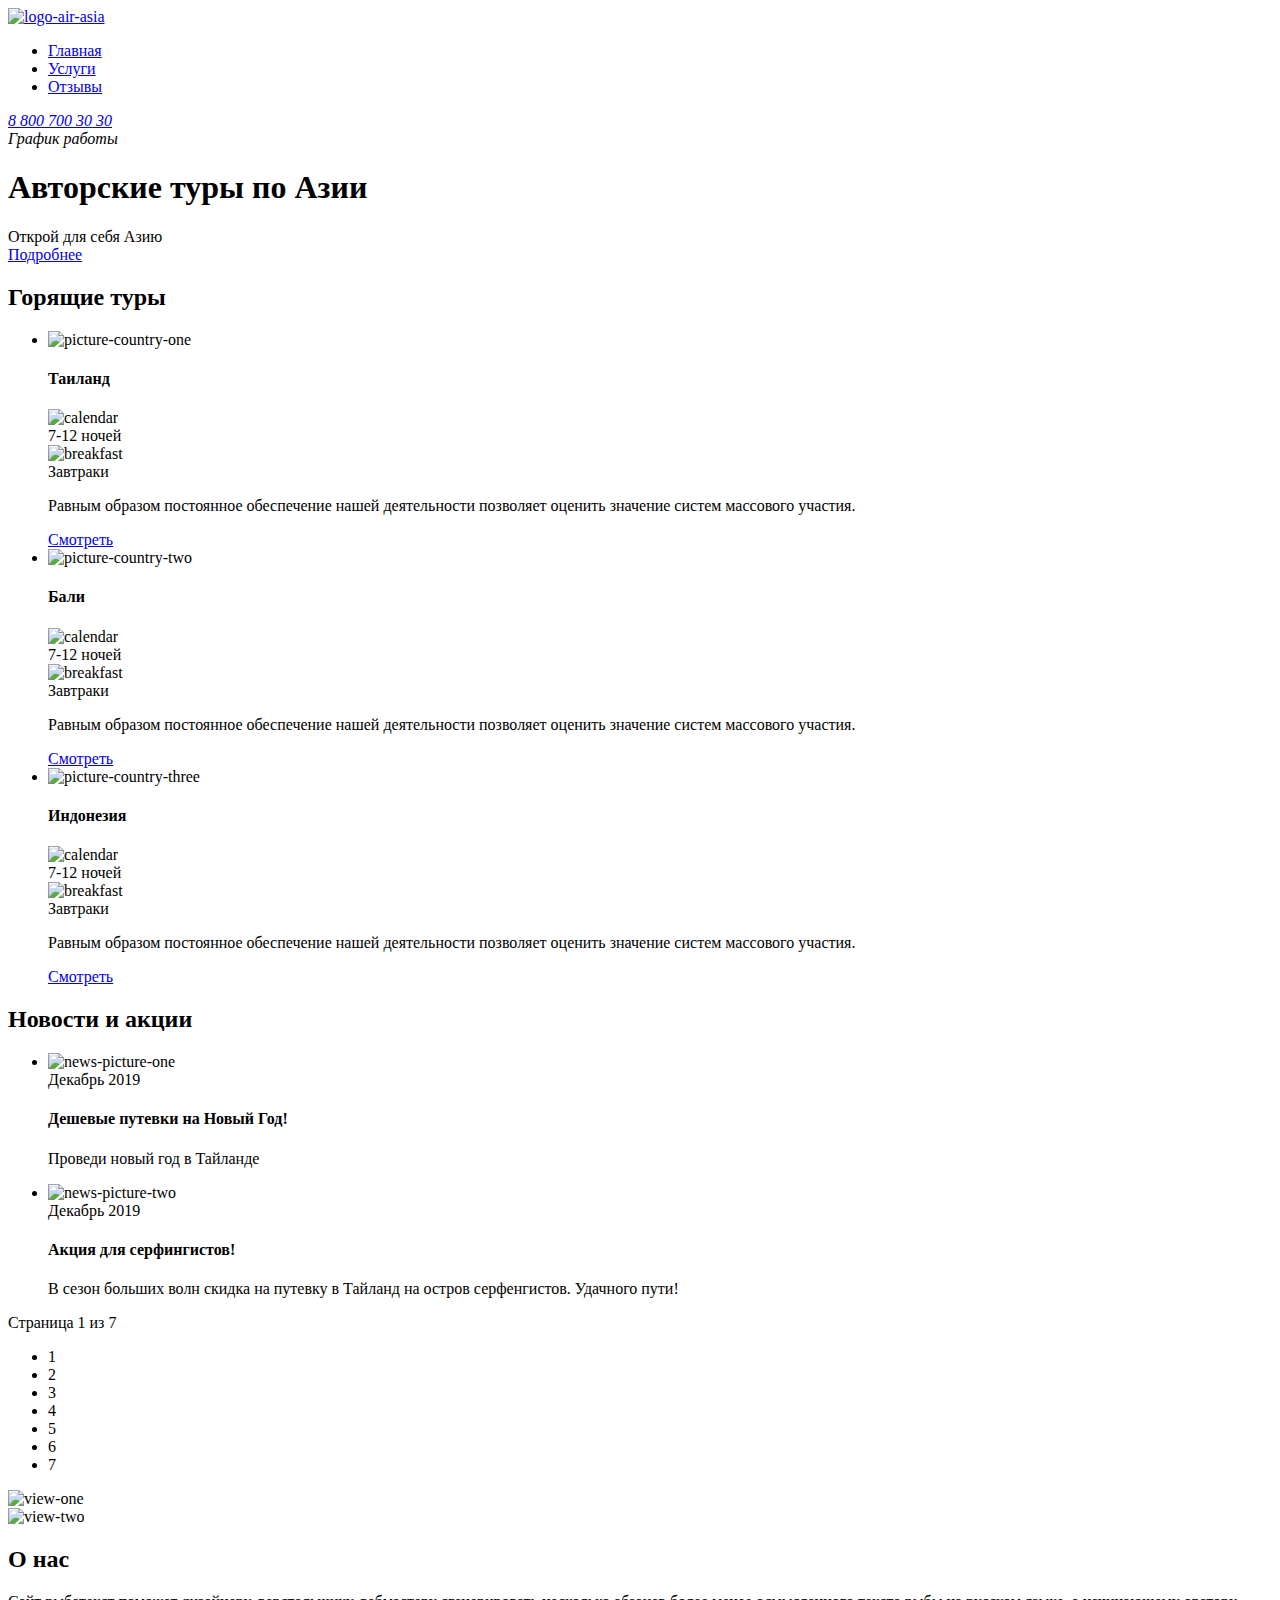
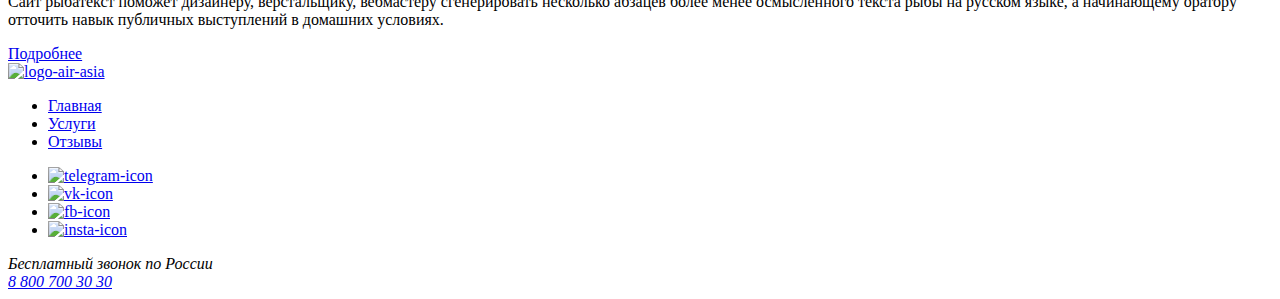
==== index.html @ 51c04407 "сделала самостоятельным класс socials" ====
<!DOCTYPE html>
<html lang="ru">
<head>
  <meta charset="UTF-8">
  <meta http-equiv="X-UA-Compatible" content="IE=edge">
  <meta name="viewport" content="width=device-width, initial-scale=1.0">
  <title>Авиакомпания Air Asia</title>
</head>
<body>
  <div class="wrapper">
    <div class="wrapper__content">
      <header class="header">
        <div class="container header__container">
          <a href="#" class="logo">
            <img src="#" alt="logo-air-asia" class="logo__img">
          </a>
          <nav class="menu">
            <ul class="menu__list">
              <li class="menu__item">
                <a href="#" class="menu__link">Главная</a>
              </li>
              <li class="menu__item">
                <a href="#" class="menu__link">Услуги</a>
              </li>
              <li class="menu__item">
                <a href="#" class="menu__link">Отзывы</a>
              </li>
            </ul>
          </nav>
          <address class="contacts">
            <a href="tel:+78007003030" class="contacts__phone">8 800 700 30 30</a>
            <div class="contacts__info">График работы</div>
          </address>
        </div>
      </header>
      <main class="main-content">
        <section class="hello">
          <div class="container hello__container">
            <h1 class="hello__title">Авторские туры по Азии</h1>
            <div class="hello__text">Открой для себя Азию</div>
            <a href="#" class="button hello__button">Подробнее</a>
          </div>          
        </section>
        <section class="offers">
          <div class="container offers__container">
            <h2 class="title title--fire">Горящие туры</h2>
            <ul class="offers__list">
              <li class="offers__item">
                <img src="#" alt="picture-country-one" class="offers__img">
                <div class="offers__content">
                  <h4 class="offers__title">Таиланд</h4>
                  <div class="offers__conditions">
                    <div class="offers__condition">
                      <img src="#" alt="calendar" class="offers__condition-icon">
                      <div class="offers__condition-text">7-12 ночей</div>
                    </div>
                    <div class="offers__condition">
                      <img src="#" alt="breakfast" class="offers__condition-icon">
                      <div class="offers__condition-text">Завтраки</div>
                    </div>
                    <p class="offers__description">Равным образом постоянное обеспечение нашей деятельности позволяет оценить значение систем массового участия.</p>
                    <a href="#" class="button button--light">Смотреть</a>
                  </div>
                </div>
              </li>
              <li class="offers__item">
                <img src="#" alt="picture-country-two" class="offers__img">
                <div class="offers__content">
                  <h4 class="offers__title">Бали</h4>
                  <div class="offers__conditions">
                    <div class="offers__condition">
                      <img src="#" alt="calendar" class="offers__condition-icon">
                      <div class="offers__condition-text">7-12 ночей</div>
                    </div>
                    <div class="offers__condition">
                      <img src="#" alt="breakfast" class="offers__condition-icon">
                      <div class="offers__condition-text">Завтраки</div>
                    </div>
                    <p class="offers_description">Равным образом постоянное обеспечение нашей деятельности позволяет оценить значение систем массового участия.</p>
                    <a href="#" class="button button--light">Смотреть</a>
                  </div>
                </div>
              </li>
              <li class="offers__item">
                <img src="#" alt="picture-country-three" class="offers__img">
                <div class="offers__content">
                  <h4 class="offers__title">Индонезия</h4>
                  <div class="offers__conditions">
                    <div class="offers__condition">
                      <img src="#" alt="calendar" class="offers__condition-icon">
                      <div class="offers__condition-text">7-12 ночей</div>
                    </div>
                    <div class="offers__condition">
                      <img src="#" alt="breakfast" class="offers__condition-icon">
                      <div class="offers__condition-text">Завтраки</div>
                    </div>
                    <p class="offers__description">Равным образом постоянное обеспечение нашей деятельности позволяет оценить значение систем массового участия.</p>
                    <a href="#" class="button button--light">Смотреть</a>
                  </div>
                </div>
              </li>
            </ul>
          </div> 
        </section>
        <section class="news">
          <div class="container news__container">
            <h2 class="title">Новости и акции</h2>
            <ul class="news__list">
              <li class="news__item">
                <img src="#" alt="news-picture-one" class="news__img">
                <div class="news__content">
                  <div class="news__date">Декабрь 2019</div>
                  <h4 class="news__title">Дешевые путевки на Новый Год!</h4>
                  <p class="news__description">Проведи новый год в Тайланде</p>
                </div>
              </li>
              <li class="news__item">
                <img src="#" alt="news-picture-two" class="news__img">
                <div class="news__content">
                  <div class="news__date">Декабрь 2019</div>
                  <h4 class="news__title">Акция для серфингистов!</h4>
                  <p class="news__description">В сезон больших волн скидка на путевку в Тайланд на остров серфенгистов. Удачного пути!</p>
                </div>
              </li>
            </ul>
            <div class="paginator">
              <div class="paginator__display">Страница 1 из 7</div>
              <ul class="paginator__list">
                <li class="paginator__item">
                  <span class="paginator__item-span">1</span>
                </li>
                <li class="paginator__item">
                  <span class="paginator__item-span">2</span>
                </li>
                <li class="paginator__item">
                  <span class="paginator__item-span">3</span>
                </li>
                <li class="paginator__item">
                  <span class="paginator__item-span">4</span>
                </li>
                <li class="paginator__item">
                  <span class="paginator__item-span">5</span>
                </li>
                <li class="paginator__item">
                  <span class="paginator__item-span">6</span>
                </li>
                <li class="paginator__item">
                  <span class="paginator__item-span">7</span>
                </li>
              </ul>
            </div>
          </div>
        </section>
        <section class="about">
          <div class="container about__container">
            <img src="#" alt="view-one" class="about__img">
          </div>
          <div class="about__content">
            <img src="#" alt="view-two" class="about__img">
            <h2 class="title title-dark">О нас</h2>
            <p class="about__description">Сайт рыбатекст поможет дизайнеру, верстальщику, вебмастеру сгенерировать несколько абзацев более менее осмысленного текста рыбы на русском языке, а начинающему оратору отточить навык публичных выступлений в домашних условиях. </p>
            <a href="#" class="button about__button">Подробнее</a>
          </div>
        </section>
      </main>
    </div>
    <footer class="footer">
          <div class="container footer__container">
            <a href="#" class="logo">
              <img src="#" alt="logo-air-asia" class="logo__img">
            </a>
            <nav class="menu">
              <ul class="menu__list">
                <li class="menu__item">
                  <a href="#" class="menu__link">Главная</a>
                </li>
                <li class="menu__item">
                  <a href="#" class="menu__link">Услуги</a>
                </li>
                <li class="menu__item">
                  <a href="#" class="menu__link">Отзывы</a>
                </li>
              </ul>
            </nav>
            <ul class="socials">
              <li class="socials__item">
                <a href="#" class="socials__link">
                  <img src="#" alt="telegram-icon" class="socials__img">
                </a>
              </li>
              <li class="socials__item">
                <a href="#" class="socials__link">
                  <img src="#" alt="vk-icon" class="socials__img">
                </a>
              </li>   
              <li class="socials__item">
                <a href="#" class="socials__link">
                  <img src="#" alt="fb-icon" class="socials__img">
                </a>
              </li>   
              <li class="socials__item">
                <a href="#" class="socials__link">
                  <img src="#" alt="insta-icon" class="socials__img">
                </a>
              </li>                 
            </ul>
            <address class="contacts">
              <div class="contacts__info footer__info">Бесплатный звонок по России</div>
              <a href="tel:+78007003030" class="contacts__phone">8 800 700 30 30</a>
            </address>
          </div>
    </footer>
  </div>
</body>
</html>
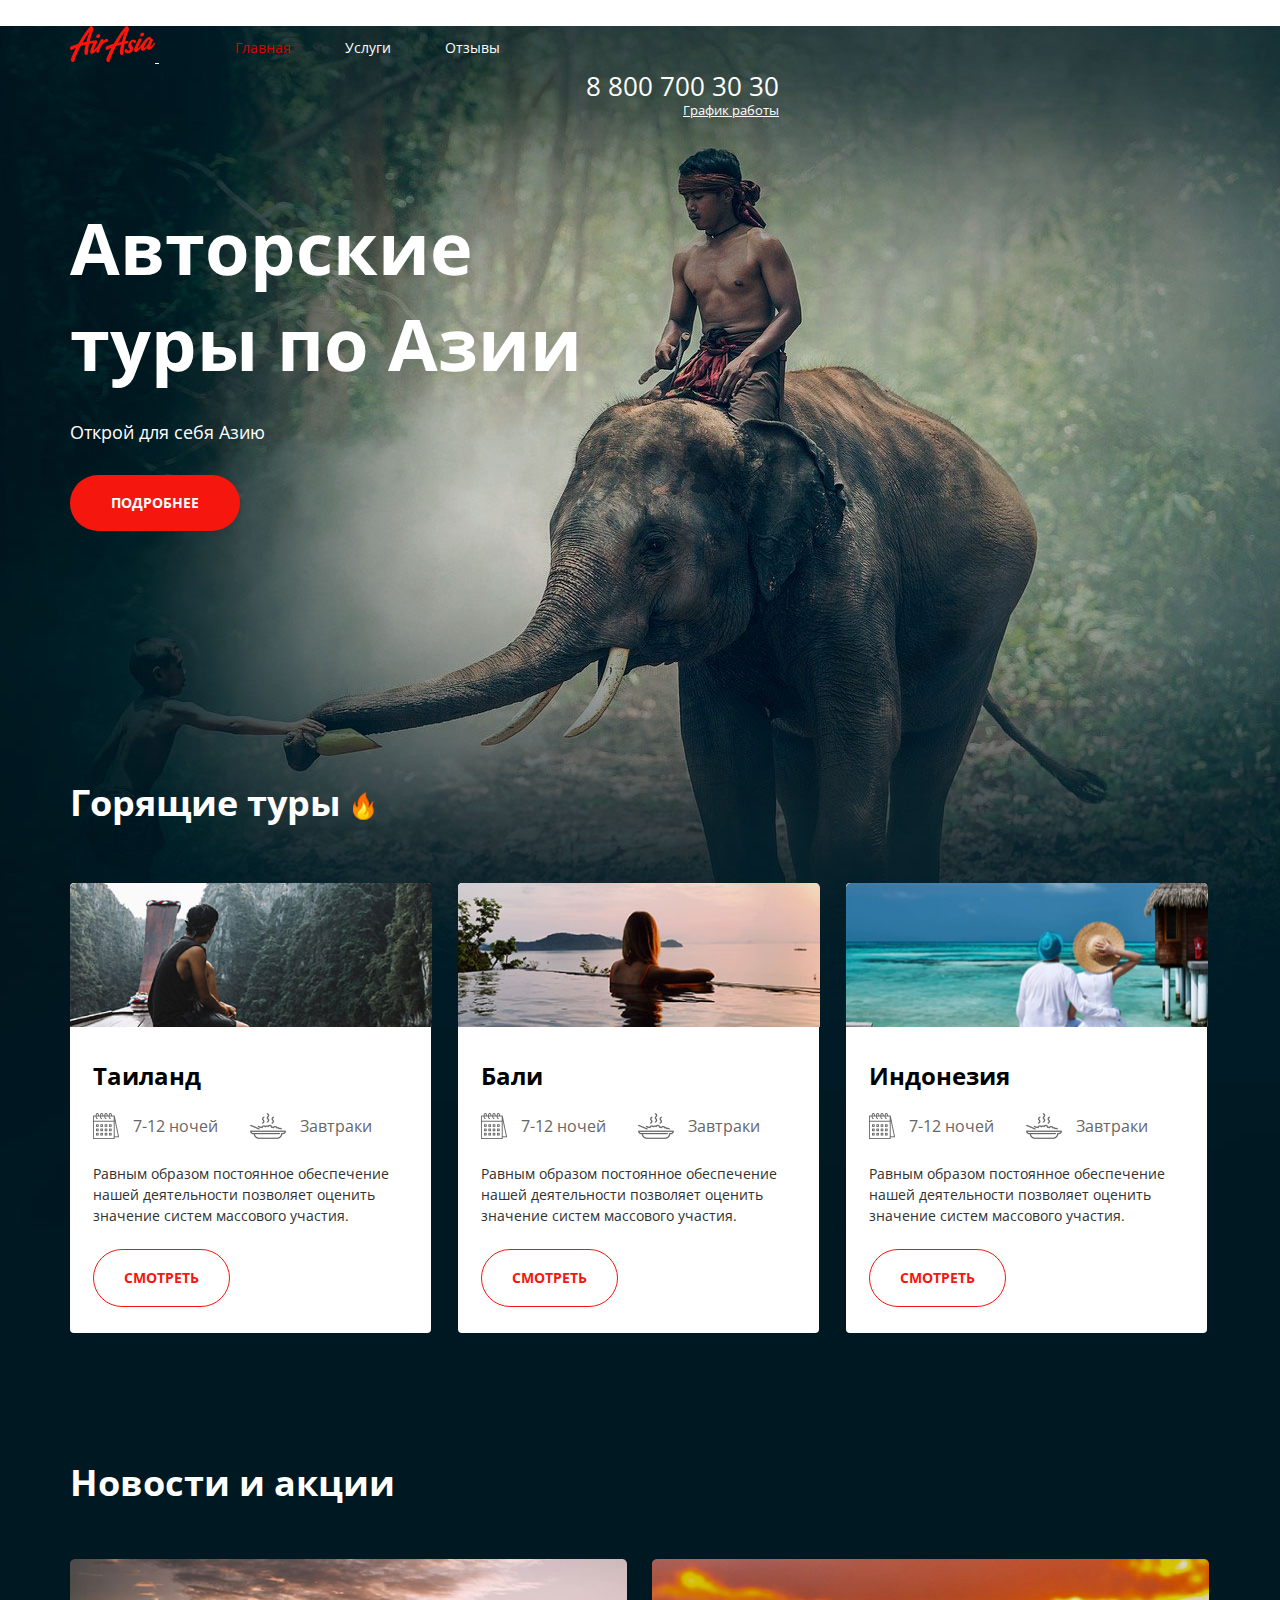
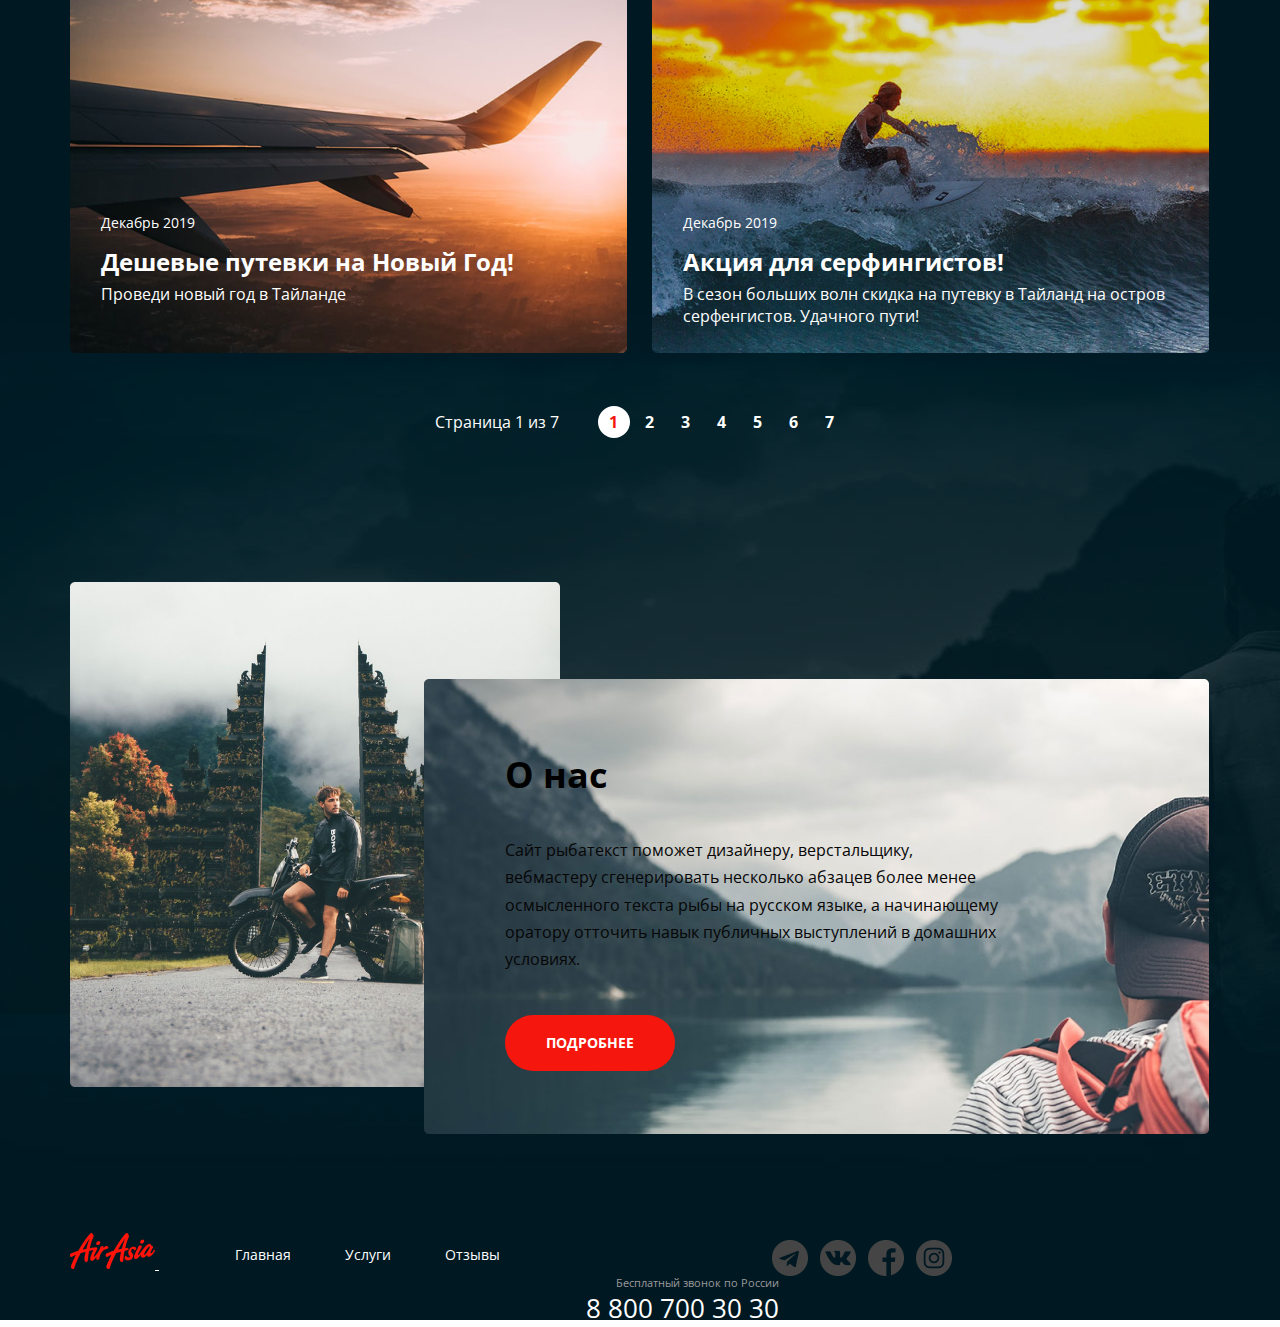
==== commit 6a6d2078: "заменила файл главной страницы" ====
--- a/index.html
+++ b/index.html
@@ -5,18 +5,20 @@
   <meta http-equiv="X-UA-Compatible" content="IE=edge">
   <meta name="viewport" content="width=device-width, initial-scale=1.0">
   <title>Авиакомпания Air Asia</title>
+  <link href="https://fonts.googleapis.com/css2?family=Open+Sans:ital,wght@0,400;0,700;1,400&display=swap" rel="stylesheet">
+  <link rel="stylesheet" href="./main.css">
 </head>
 <body>
-  <div class="wrapper">
+  <div class="wrapper main-page-wrapper">
     <div class="wrapper__content">
       <header class="header">
         <div class="container header__container">
-          <a href="#" class="logo">
-            <img src="#" alt="logo-air-asia" class="logo__img">
+          <a href="#" class="logo header__logo">
+            <img src="./img/logo.png" alt="Логотип авиакомпании" class="logo__img">
           </a>
-          <nav class="menu">
+          <nav class="menu header__menu">
             <ul class="menu__list">
-              <li class="menu__item">
+              <li class="menu__item menu__item--active">
                 <a href="#" class="menu__link">Главная</a>
               </li>
               <li class="menu__item">
@@ -36,9 +38,11 @@
       <main class="main-content">
         <section class="hello">
           <div class="container hello__container">
-            <h1 class="hello__title">Авторские туры по Азии</h1>
-            <div class="hello__text">Открой для себя Азию</div>
-            <a href="#" class="button hello__button">Подробнее</a>
+            <div class="hello__content">
+              <h1 class="hello__title">Авторские туры по Азии</h1>
+              <div class="hello__text">Открой для себя Азию</div>
+              <a href="#" class="button hello__button">Подробнее</a>
+            </div>
           </div>          
         </section>
         <section class="offers">
@@ -46,16 +50,18 @@
             <h2 class="title title--fire">Горящие туры</h2>
             <ul class="offers__list">
               <li class="offers__item">
-                <img src="#" alt="picture-country-one" class="offers__img">
+                <div class="offers__header">
+                  <img src="./img/tours/river.png" alt="Таиланд" class="offers__img">
+                </div>
                 <div class="offers__content">
-                  <h4 class="offers__title">Таиланд</h4>
+                  <h3 class="offers__title">Таиланд</h3>
                   <div class="offers__conditions">
+                    <div class="offers__condition offers__condition--days">
+                      <img src="./img/tours/icons/calendar.png" alt="Календарь" class="offers__condition-icon">
+                      <div class="offers__condition-text">7-12 ночей</div>
+                    </div>
                     <div class="offers__condition">
-                      <img src="#" alt="calendar" class="offers__condition-icon">
-                      <div class="offers__condition-text">7-12 ночей</div>
-                    </div>
-                    <div class="offers__condition">
-                      <img src="#" alt="breakfast" class="offers__condition-icon">
+                      <img src="./img/tours/icons/meal.png" alt="Завтрак" class="offers__condition-icon">
                       <div class="offers__condition-text">Завтраки</div>
                     </div>
                     <p class="offers__description">Равным образом постоянное обеспечение нашей деятельности позволяет оценить значение систем массового участия.</p>
@@ -64,34 +70,38 @@
                 </div>
               </li>
               <li class="offers__item">
-                <img src="#" alt="picture-country-two" class="offers__img">
+                <div class="offers__header">
+                  <img src="./img/tours/pool.png" alt="Бали" class="offers__img">
+                </div>
                 <div class="offers__content">
-                  <h4 class="offers__title">Бали</h4>
+                  <h3 class="offers__title">Бали</h3>
                   <div class="offers__conditions">
+                    <div class="offers__condition offers__condition--days">
+                      <img src="./img/tours/icons/calendar.png" alt="Календарь" class="offers__condition-icon">
+                      <div class="offers__condition-text">7-12 ночей</div>
+                    </div>
                     <div class="offers__condition">
-                      <img src="#" alt="calendar" class="offers__condition-icon">
+                      <img src="./img/tours/icons/meal.png" alt="Завтрак" class="offers__condition-icon">
+                      <div class="offers__condition-text">Завтраки</div>
+                    </div>
+                    <p class="offers__description">Равным образом постоянное обеспечение нашей деятельности позволяет оценить значение систем массового участия.</p>
+                    <a href="./img/tours/icons/meal.png" class="button button--light">Смотреть</a>
+                  </div>
+                </div>
+              </li>
+              <li class="offers__item">
+                <div class="offers__header">
+                  <img src="/img/tours/ocean.png" alt="Индонезия" class="offers__img">
+                </div>
+                <div class="offers__content">
+                  <h3 class="offers__title">Индонезия</h3>
+                  <div class="offers__conditions">
+                    <div class="offers__condition offers__condition--days">
+                      <img src="./img/tours/icons/calendar.png" alt="Календарь" class="offers__condition-icon">
                       <div class="offers__condition-text">7-12 ночей</div>
                     </div>
                     <div class="offers__condition">
-                      <img src="#" alt="breakfast" class="offers__condition-icon">
-                      <div class="offers__condition-text">Завтраки</div>
-                    </div>
-                    <p class="offers_description">Равным образом постоянное обеспечение нашей деятельности позволяет оценить значение систем массового участия.</p>
-                    <a href="#" class="button button--light">Смотреть</a>
-                  </div>
-                </div>
-              </li>
-              <li class="offers__item">
-                <img src="#" alt="picture-country-three" class="offers__img">
-                <div class="offers__content">
-                  <h4 class="offers__title">Индонезия</h4>
-                  <div class="offers__conditions">
-                    <div class="offers__condition">
-                      <img src="#" alt="calendar" class="offers__condition-icon">
-                      <div class="offers__condition-text">7-12 ночей</div>
-                    </div>
-                    <div class="offers__condition">
-                      <img src="#" alt="breakfast" class="offers__condition-icon">
+                      <img src="./img/tours/icons/meal.png" alt="Завтрак" class="offers__condition-icon">
                       <div class="offers__condition-text">Завтраки</div>
                     </div>
                     <p class="offers__description">Равным образом постоянное обеспечение нашей деятельности позволяет оценить значение систем массового участия.</p>
@@ -107,18 +117,18 @@
             <h2 class="title">Новости и акции</h2>
             <ul class="news__list">
               <li class="news__item">
-                <img src="#" alt="news-picture-one" class="news__img">
+                <img src="./img/news/plain.png" alt="самолет" class="news__img">
                 <div class="news__content">
                   <div class="news__date">Декабрь 2019</div>
-                  <h4 class="news__title">Дешевые путевки на Новый Год!</h4>
+                  <h3 class="news__title">Дешевые путевки на Новый Год!</h3>
                   <p class="news__description">Проведи новый год в Тайланде</p>
                 </div>
               </li>
               <li class="news__item">
-                <img src="#" alt="news-picture-two" class="news__img">
+                <img src="./img/news/surfer.png" alt="серфингист" class="news__img">
                 <div class="news__content">
                   <div class="news__date">Декабрь 2019</div>
-                  <h4 class="news__title">Акция для серфингистов!</h4>
+                  <h3 class="news__title">Акция для серфингистов!</h3>
                   <p class="news__description">В сезон больших волн скидка на путевку в Тайланд на остров серфенгистов. Удачного пути!</p>
                 </div>
               </li>
@@ -126,48 +136,46 @@
             <div class="paginator">
               <div class="paginator__display">Страница 1 из 7</div>
               <ul class="paginator__list">
-                <li class="paginator__item">
-                  <span class="paginator__item-span">1</span>
-                </li>
-                <li class="paginator__item">
-                  <span class="paginator__item-span">2</span>
-                </li>
-                <li class="paginator__item">
-                  <span class="paginator__item-span">3</span>
-                </li>
-                <li class="paginator__item">
-                  <span class="paginator__item-span">4</span>
-                </li>
-                <li class="paginator__item">
-                  <span class="paginator__item-span">5</span>
-                </li>
-                <li class="paginator__item">
-                  <span class="paginator__item-span">6</span>
-                </li>
-                <li class="paginator__item">
-                  <span class="paginator__item-span">7</span>
+                <li class="paginator__item paginator__item--active">
+                  <a href="#" class="paginator__link">1</a>
+                </li>
+                <li class="paginator__item">
+                  <a href="#" class="paginator__link">2</a>
+                </li>
+                <li class="paginator__item">
+                  <a href="#" class="paginator__link">3</a>
+                </li>
+                <li class="paginator__item">
+                  <a href="#" class="paginator__link">4</a>
+                </li>
+                <li class="paginator__item">
+                  <a href="#" class="paginator__link">5</a>
+                </li>
+                <li class="paginator__item">
+                  <a href="#" class="paginator__link">6</a>
+                </li>
+                <li class="paginator__item">
+                  <a href="#" class="paginator__link">7</a>
                 </li>
               </ul>
             </div>
           </div>
         </section>
-        <section class="about">
-          <div class="container about__container">
-            <img src="#" alt="view-one" class="about__img">
-          </div>
+        <section class="about container">
           <div class="about__content">
-            <img src="#" alt="view-two" class="about__img">
-            <h2 class="title title-dark">О нас</h2>
-            <p class="about__description">Сайт рыбатекст поможет дизайнеру, верстальщику, вебмастеру сгенерировать несколько абзацев более менее осмысленного текста рыбы на русском языке, а начинающему оратору отточить навык публичных выступлений в домашних условиях. </p>
-            <a href="#" class="button about__button">Подробнее</a>
+              <h2 class="title title--dark">О нас</h2>
+              <div class="about__description">
+                 <p>Сайт рыбатекст поможет дизайнеру, верстальщику, вебмастеру сгенерировать несколько абзацев более менее осмысленного текста рыбы на русском языке, а начинающему оратору отточить навык публичных выступлений в домашних <br>условиях. </p>
+              </div>
+              <a href="#" class="button about__button">Подробнее</a>
           </div>
         </section>
       </main>
     </div>
-    <footer class="footer">
-          <div class="container footer__container">
+    <footer class="footer container">
+          <div class="footer__content">
             <a href="#" class="logo">
-              <img src="#" alt="logo-air-asia" class="logo__img">
+              <img src="./img/logo.png" alt="Логотип авиакомпании" class="logo__img">
             </a>
             <nav class="menu">
               <ul class="menu__list">
@@ -185,22 +193,22 @@
             <ul class="socials">
               <li class="socials__item">
                 <a href="#" class="socials__link">
-                  <img src="#" alt="telegram-icon" class="socials__img">
-                </a>
-              </li>
-              <li class="socials__item">
-                <a href="#" class="socials__link">
-                  <img src="#" alt="vk-icon" class="socials__img">
+                  <img src="./img/socials/telegram.png" alt="telegram-icon" class="socials__img">
+                </a>
+              </li>
+              <li class="socials__item">
+                <a href="#" class="socials__link">
+                  <img src="./img/socials/vk.png" alt="vk-icon" class="socials__img">
                 </a>
               </li>   
               <li class="socials__item">
                 <a href="#" class="socials__link">
-                  <img src="#" alt="fb-icon" class="socials__img">
+                  <img src="./img/socials/fb.png" alt="fb-icon" class="socials__img">
                 </a>
               </li>   
               <li class="socials__item">
                 <a href="#" class="socials__link">
-                  <img src="#" alt="insta-icon" class="socials__img">
+                  <img src="./img/socials/insta.png" alt="insta-icon" class="socials__img">
                 </a>
               </li>                 
             </ul>
@@ -212,4 +220,4 @@
     </footer>
   </div>
 </body>
-</html>
+</html>--- a/main.css
+++ b/main.css
@@ -0,0 +1,395 @@
+body {
+  color: #fff;
+  font-family: 'Open Sans', Helvetica, sans-serif;
+  font-size: 16px;
+  line-height: 1.42;
+  -webkit-font-smoothing: antialiased;
+  -moz-osx-font-smoothing: grayscale;
+  margin: 0;
+  /* background: rgb(151, 120, 120); */
+}
+
+* {
+  box-sizing: border-box;
+}
+
+.main-page-wrapper {
+  background: url("./img/background.jpg") center top no-repeat;
+}
+
+h1, h2, h3 {
+  margin: 0;
+}
+
+ul {
+  margin: 0;
+  padding: 0;
+}
+
+ul li {
+  list-style: none;
+}
+
+a {
+  color: inherit;
+}
+
+.container {
+  max-width: 1140px;
+  margin: 0 auto;
+}
+
+.header {
+  height: 123px;
+  margin-top: 26px;
+  margin-bottom: 50px;
+}
+
+.menu {
+  display: inline-block;
+  vertical-align: middle;
+}
+
+.logo {
+  vertical-align: middle;
+  margin-right: 76px;
+}
+
+.menu__item {
+  display: inline-block;
+  vertical-align: middle;
+  margin-right: 50px;  
+}
+
+.menu__item:last-child {
+margin-right: 0;
+}
+
+.menu__item--active .menu__link {
+  color: #DA0100;
+}
+
+.menu__link {
+  font-size: 14px;
+  text-decoration: none;
+}
+.menu__link:hover {
+  color: #DA0100;
+}
+
+.contacts {
+font-style: normal;
+vertical-align: middle;
+text-align: right;
+display: inline-block;
+margin-left: 516px;
+}
+
+.contacts__phone {
+  font-size: 26px;
+  text-decoration: none;
+  margin-bottom: -5px; 
+  display: inline-block;
+}
+
+.contacts__info {
+  font-size: 13px;
+  text-decoration: underline;
+}
+
+.contacts__info:hover {
+  /* color: #fff; не уверена */
+}
+
+.hello__content {
+  width: 520px;
+  margin-bottom: 246px;
+}
+
+.hello__title {
+  font-size: 72px;
+  font-weight: bold;
+  line-height: 1.34;
+  margin-bottom: 28px;
+}
+
+.hello__text {
+  font-size: 18px;
+  margin-bottom: 30px;
+}
+
+.button {
+  text-decoration: none;
+  background: #F5170E;
+  border-radius: 30px;
+  padding: 18px 41px;
+  font-size: 14px;
+  font-weight: bold;
+  text-transform: uppercase;
+  display: inline-block;
+}
+
+.button:hover {
+  background: #DA0100;
+  /* filter: drop-shadow (0 4px 4px rgba(0, 0, 0, 0.25));   */
+}
+
+.offers {
+  margin-bottom: 124px;
+}
+
+.title {
+  font-size: 36px;
+  font-weight: bold;
+  margin-bottom: 51px;
+}
+
+.title--fire:after {
+    content:url("./img/tours/icons/flame.png");
+    padding-left: 12px;
+    vertical-align: middle;
+}
+
+.offers__item {
+  min-height: 449px;
+  background: #fff;
+  border-radius: 4px;
+  display: inline-block;
+  margin-right: 23px;
+  width: 361px;
+}
+
+.offers__item:last-child {
+  margin-right: 0;
+}
+
+.offers__header {
+  min-height: 144px;
+}
+
+
+.offers__content {
+  padding: 26px 23px;
+}
+
+.offers__title {
+  font-size: 24px;
+  color: #000;
+  font-weight: bold;
+  margin-bottom: 20px;
+}
+
+
+.offers__condition {
+  display: inline-block;
+  vertical-align: top;
+  color: #666;
+  margin-bottom: 10px;
+}
+
+.offers__condition--days {
+margin-right: 28px;
+}
+
+.offers__condition-icon {
+  display: inline-block;
+  vertical-align: middle;
+}
+
+.offers__condition-text {
+  display: inline-block;
+  padding-left: 10px;
+  vertical-align: middle;
+}
+
+
+.offers__description {
+  color: #303030;
+  font-size: 14px;
+  line-height: 1.5;
+  margin-bottom: 23px;
+}
+
+.button--light {
+  background: #fff;
+  color: #F5170E;
+  border: 1px solid #F5170E;
+  padding-left: 30px;
+  padding-right: 30px;
+}
+
+.button--light:hover {
+  color:#fff;
+  background: #F5170E;
+}
+
+.news {
+  margin-bottom: 144px;
+}
+
+.news__list {
+  margin-bottom: 53px;
+}
+
+.news__item {
+  width: 557px;
+  display: inline-block;
+  vertical-align: top;
+  position: relative;
+  border-radius: 4px;
+  /* overflow: hidden; не понимаю */
+  margin-right: 21px;
+}
+
+.news__item:last-child {
+  margin-right: 0;
+}
+
+.news__img {
+  display: block;
+  width: 100%;
+  height: 100%;
+  object-fit: cover;
+}
+
+.news__content {
+  position: absolute;
+  left: 0;
+  right: 0;
+  bottom: 0;
+  padding: 25px 31px;
+  min-height: 165px;
+}
+
+.news__description {
+  margin: 0;
+}
+
+.news__date {
+  font-size: 14px;
+  margin-bottom: 12px;
+}
+
+.news__title {
+  font-size: 24px;
+  font-weight: bold;
+  margin-bottom: 4px;
+}
+
+.paginator {
+  text-align: center;
+}
+
+.paginator__list {
+display: inline-block;
+vertical-align: middle;
+}
+
+.paginator__display {
+  display: inline-block;
+  vertical-align: middle;
+  margin-right: 35px;
+}
+
+.paginator__item {
+  display: inline-block;
+  vertical-align: middle;
+}
+
+.paginator__item:hover .paginator__link {
+  background: #fff;
+  color: #F5170E;
+}
+
+.paginator__item--active .paginator__link {
+background: #fff;
+color: #F5170E;
+}
+
+.paginator__link {
+  display: block;
+  width: 32px;
+  height: 32px;
+  border-radius: 50%;
+  font-weight: bold;
+  text-decoration: none;
+  line-height: 32px;
+} 
+
+.about:before {
+  content: "";
+  display: inline-block;
+  vertical-align: top;
+  width: 490px;
+  height: 505px;
+  background: url("./img/about/gates.png") center center / cover no-repeat;
+}
+
+.about {
+  margin-bottom: 53px;
+}
+
+.about__content {
+  background: url("./img/about/mountains.png") center center / cover no-repeat;
+  display: inline-block;
+  vertical-align: top;
+  width: 785px;
+  min-height: 455px;
+  padding: 70px 202px 0 81px;
+  margin-left: -140px;
+  margin-top: 97px;
+}
+
+.title--dark {
+  color: #000;
+  margin-bottom: 37px;
+}
+
+.about__description {
+  margin-bottom: 42px;
+  line-height: 1.7;
+}
+
+.about__description p {
+  color: #060606;
+  margin-bottom: 20px;
+}
+
+.about__description p:last-child {
+  margin-bottom: 0;
+}
+
+.footer__content {
+  padding-top: 46px;
+  height: 133px;
+  position: relative;
+}
+
+.socials {
+  position: absolute;
+  bottom: 44px;
+  right: 258px;
+}
+
+.socials__item {
+  display: inline-block;
+  vertical-align: middle;
+  margin-right: 8px;
+}
+
+.socials__item:last-child {
+  margin-right: 0;
+}
+
+.socials__link {
+  display: block;
+  text-decoration: none;
+  width: 36px;
+  height: 36px;
+}
+
+.footer__info {
+  text-decoration: none;
+  color: #9A9A9A;
+  font-size: 11px;
+}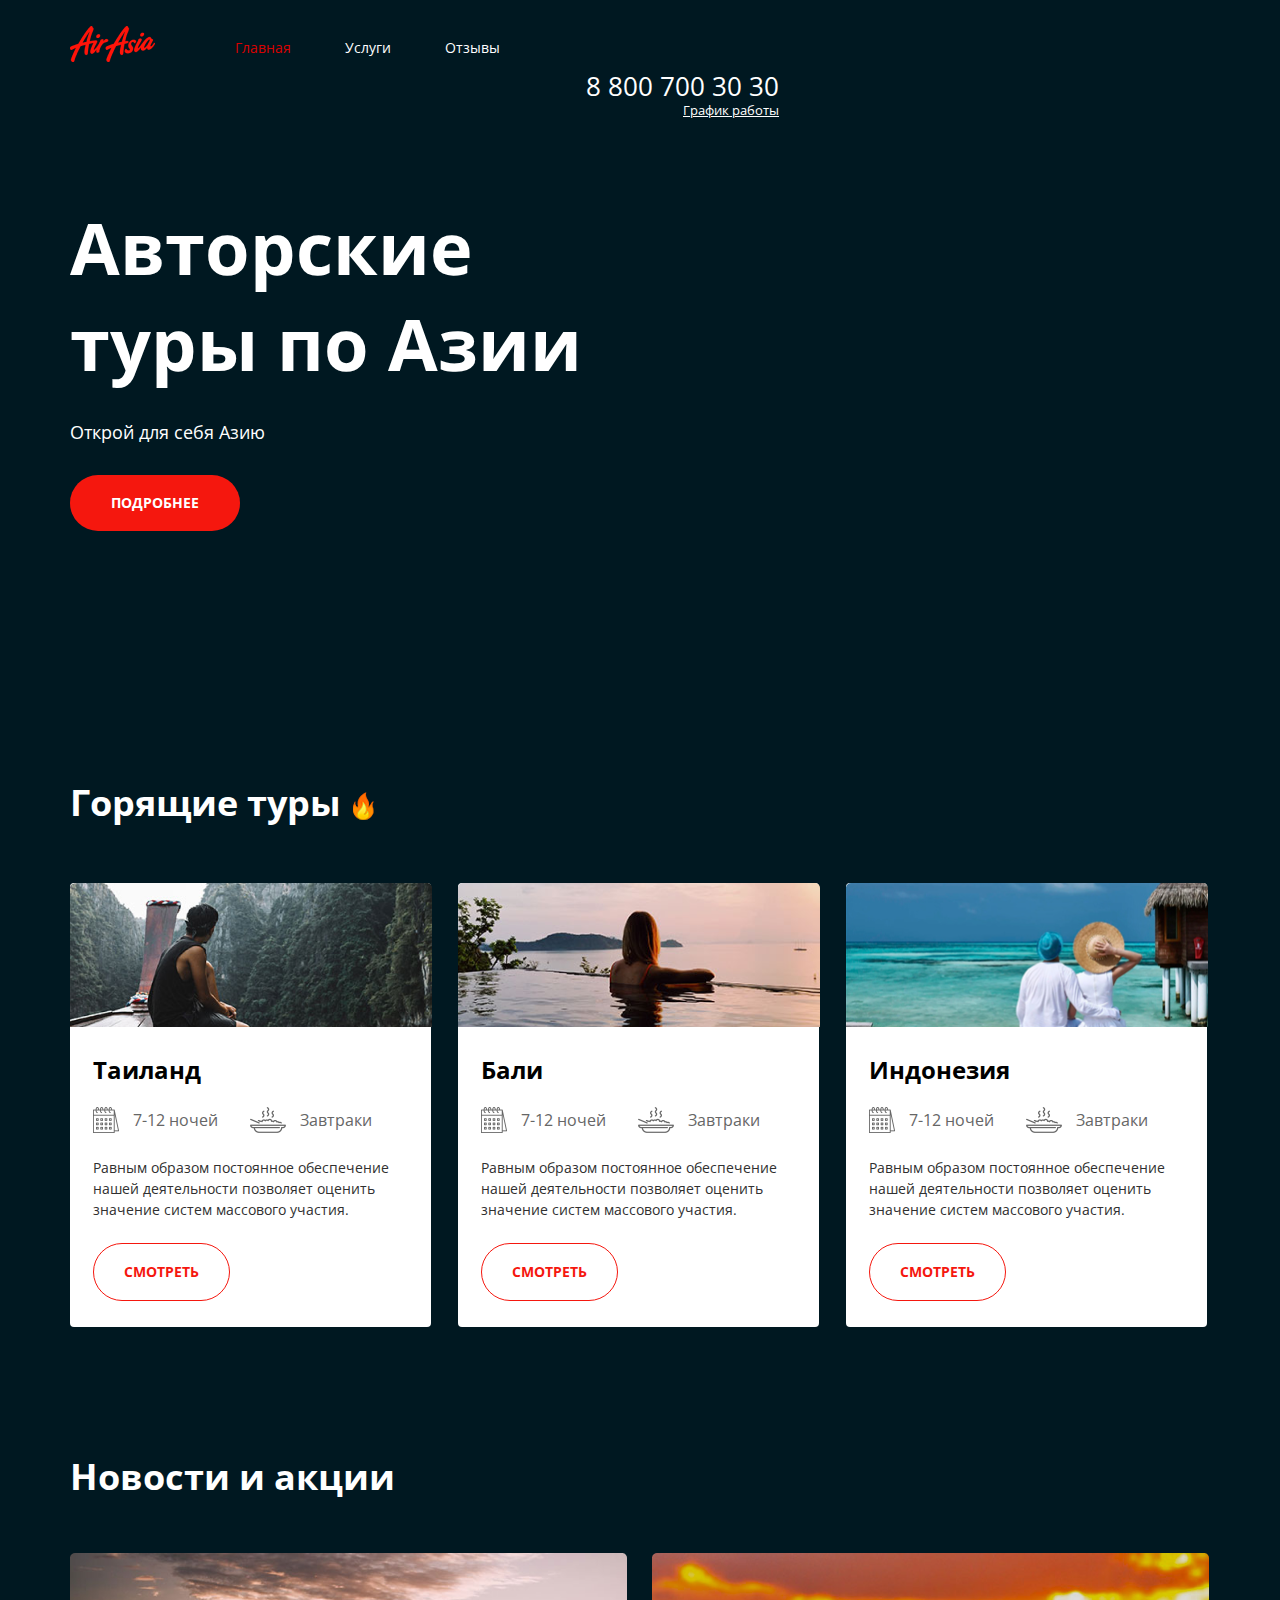
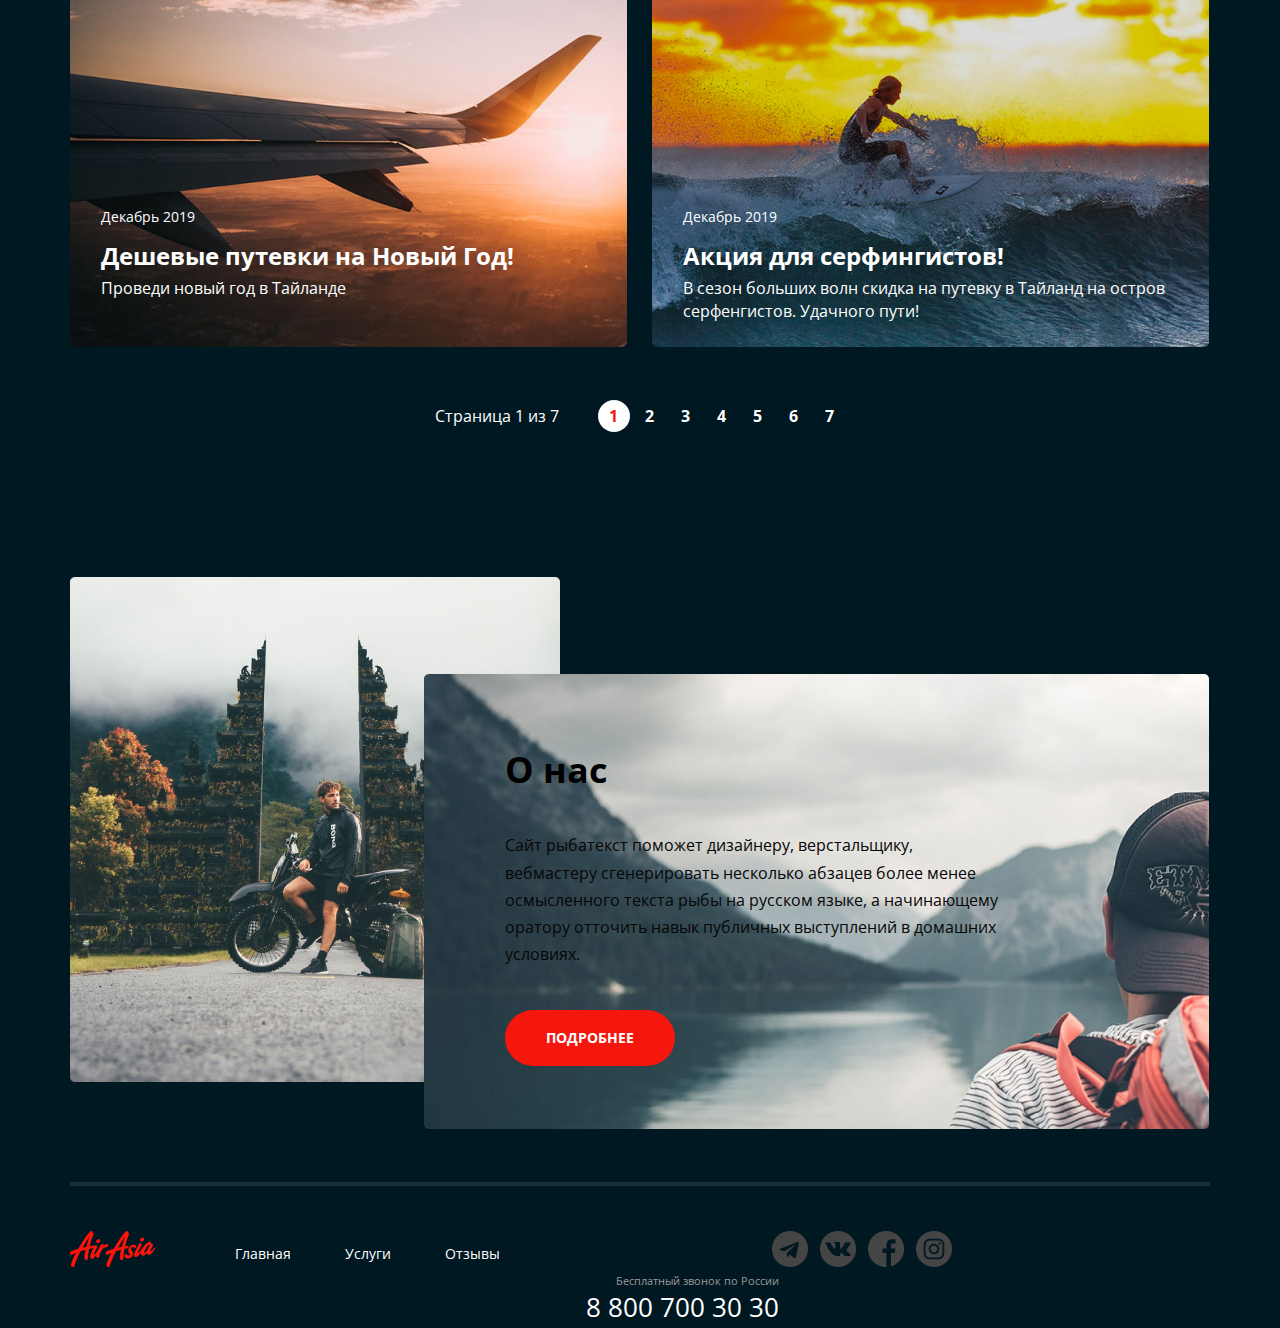
==== commit 70983ef2: "заменила основные файлы главной страницы" ====
--- a/main.css
+++ b/main.css
@@ -6,7 +6,7 @@
   -webkit-font-smoothing: antialiased;
   -moz-osx-font-smoothing: grayscale;
   margin: 0;
-  /* background: rgb(151, 120, 120); */
+  background: #001821;
 }
 
 * {
@@ -14,7 +14,7 @@
 }
 
 .main-page-wrapper {
-  background: url("./img/background.jpg") center top no-repeat;
+  background: url("./img/background.png") center top no-repeat, url("./img/background-two.png") right bottom 150px no-repeat;
 }
 
 h1, h2, h3 {
@@ -40,9 +40,9 @@
 }
 
 .header {
-  height: 123px;
-  margin-top: 26px;
-  margin-bottom: 50px;
+  height: 150px;
+  padding-top: 26px;
+  margin-bottom: 49px;
 }
 
 .menu {
@@ -53,6 +53,8 @@
 .logo {
   vertical-align: middle;
   margin-right: 76px;
+  text-decoration: none;
+  display: inline-block;
 }
 
 .menu__item {
@@ -102,7 +104,7 @@
 }
 
 .hello__content {
-  width: 520px;
+  max-width: 520px;
   margin-bottom: 246px;
 }
 
@@ -146,13 +148,14 @@
 
 .title--fire:after {
     content:url("./img/tours/icons/flame.png");
-    padding-left: 12px;
+    margin-left: 12px;
     vertical-align: middle;
+    /* background-size: contain;
+    background-repeat: no-repeat; */
 }
 
 .offers__item {
-  min-height: 449px;
-  background: #fff;
+   background: #fff;
   border-radius: 4px;
   display: inline-block;
   margin-right: 23px;
@@ -167,6 +170,9 @@
   min-height: 144px;
 }
 
+.offers__img {
+  display: block;
+}
 
 .offers__content {
   padding: 26px 23px;
@@ -224,7 +230,7 @@
 }
 
 .news {
-  margin-bottom: 144px;
+  margin-bottom: 145px;
 }
 
 .news__list {
@@ -360,14 +366,16 @@
 }
 
 .footer__content {
-  padding-top: 46px;
-  height: 133px;
+  padding-top: 45px;
+  padding-bottom: 57px;
+  height: 146px;
   position: relative;
+  border-top: 4px solid rgb(255 255 255 / 10%);
 }
 
 .socials {
   position: absolute;
-  bottom: 44px;
+  bottom: 61px;
   right: 258px;
 }
 
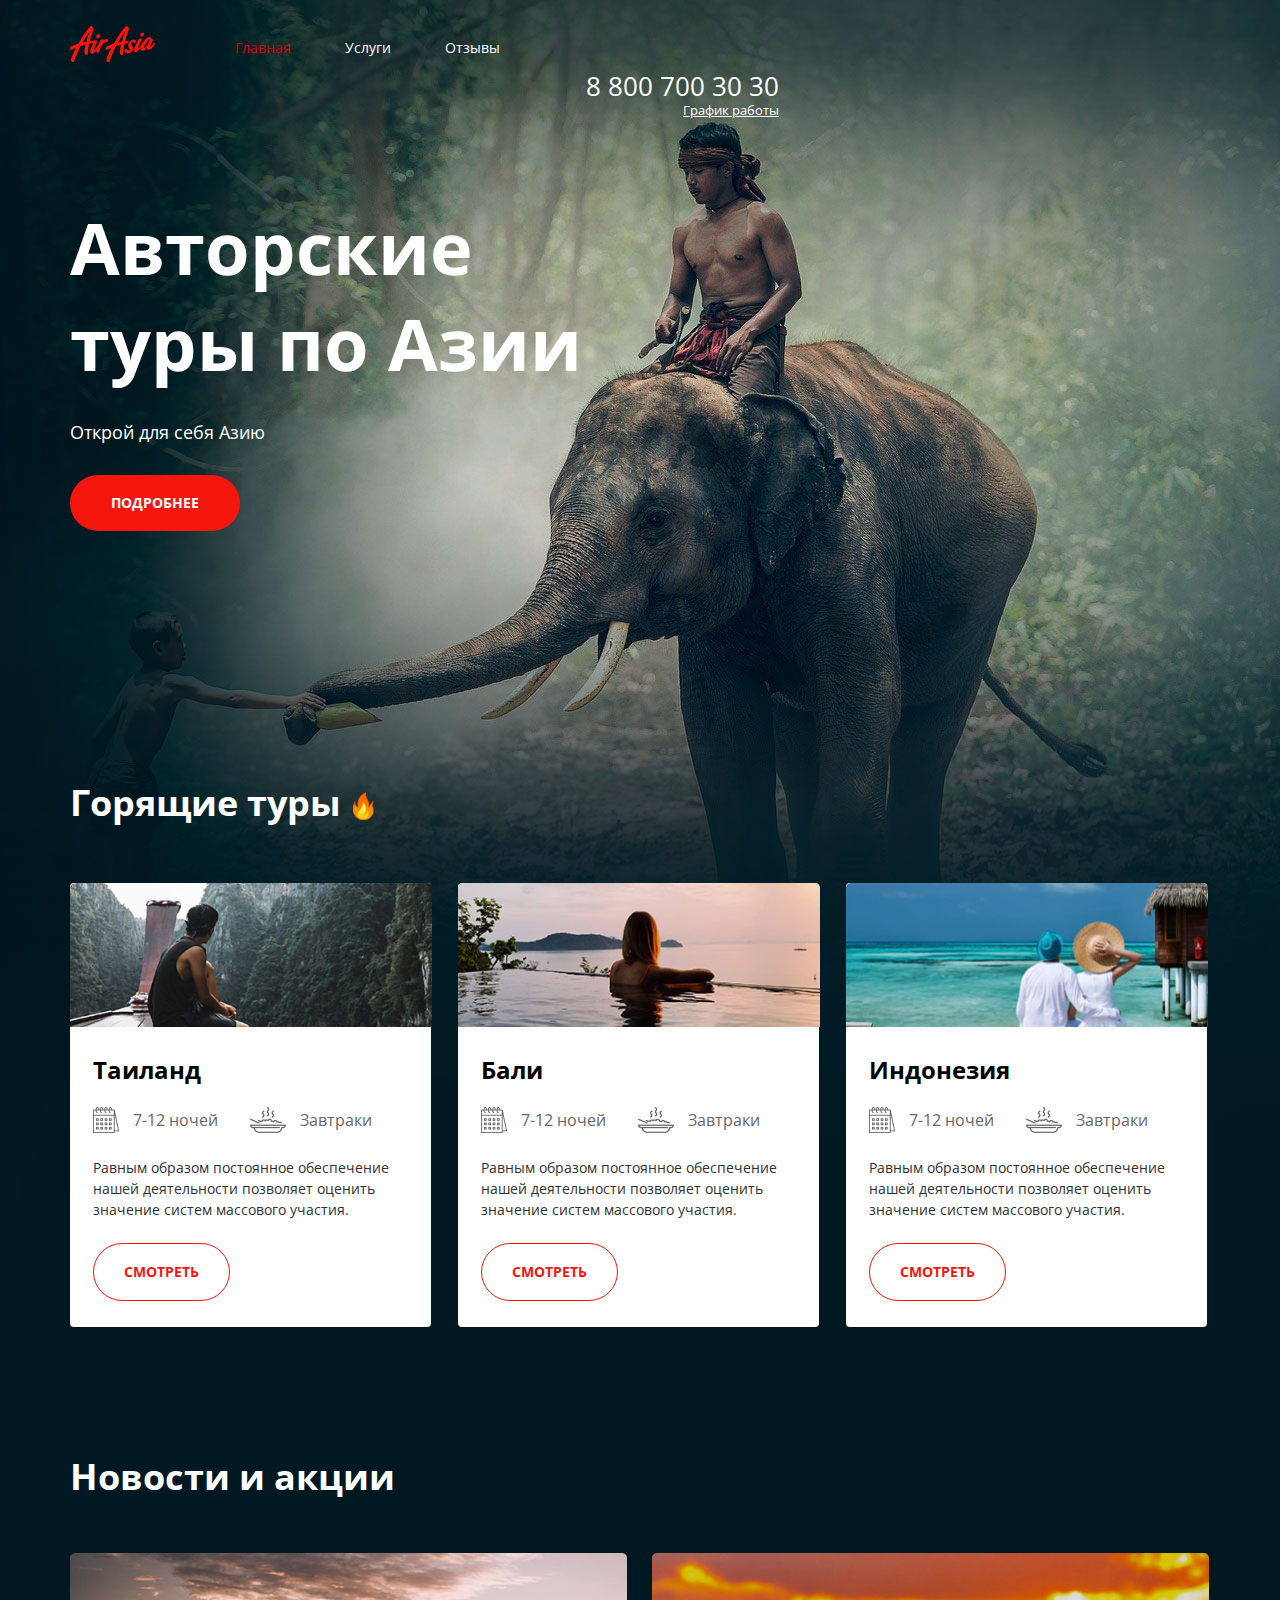
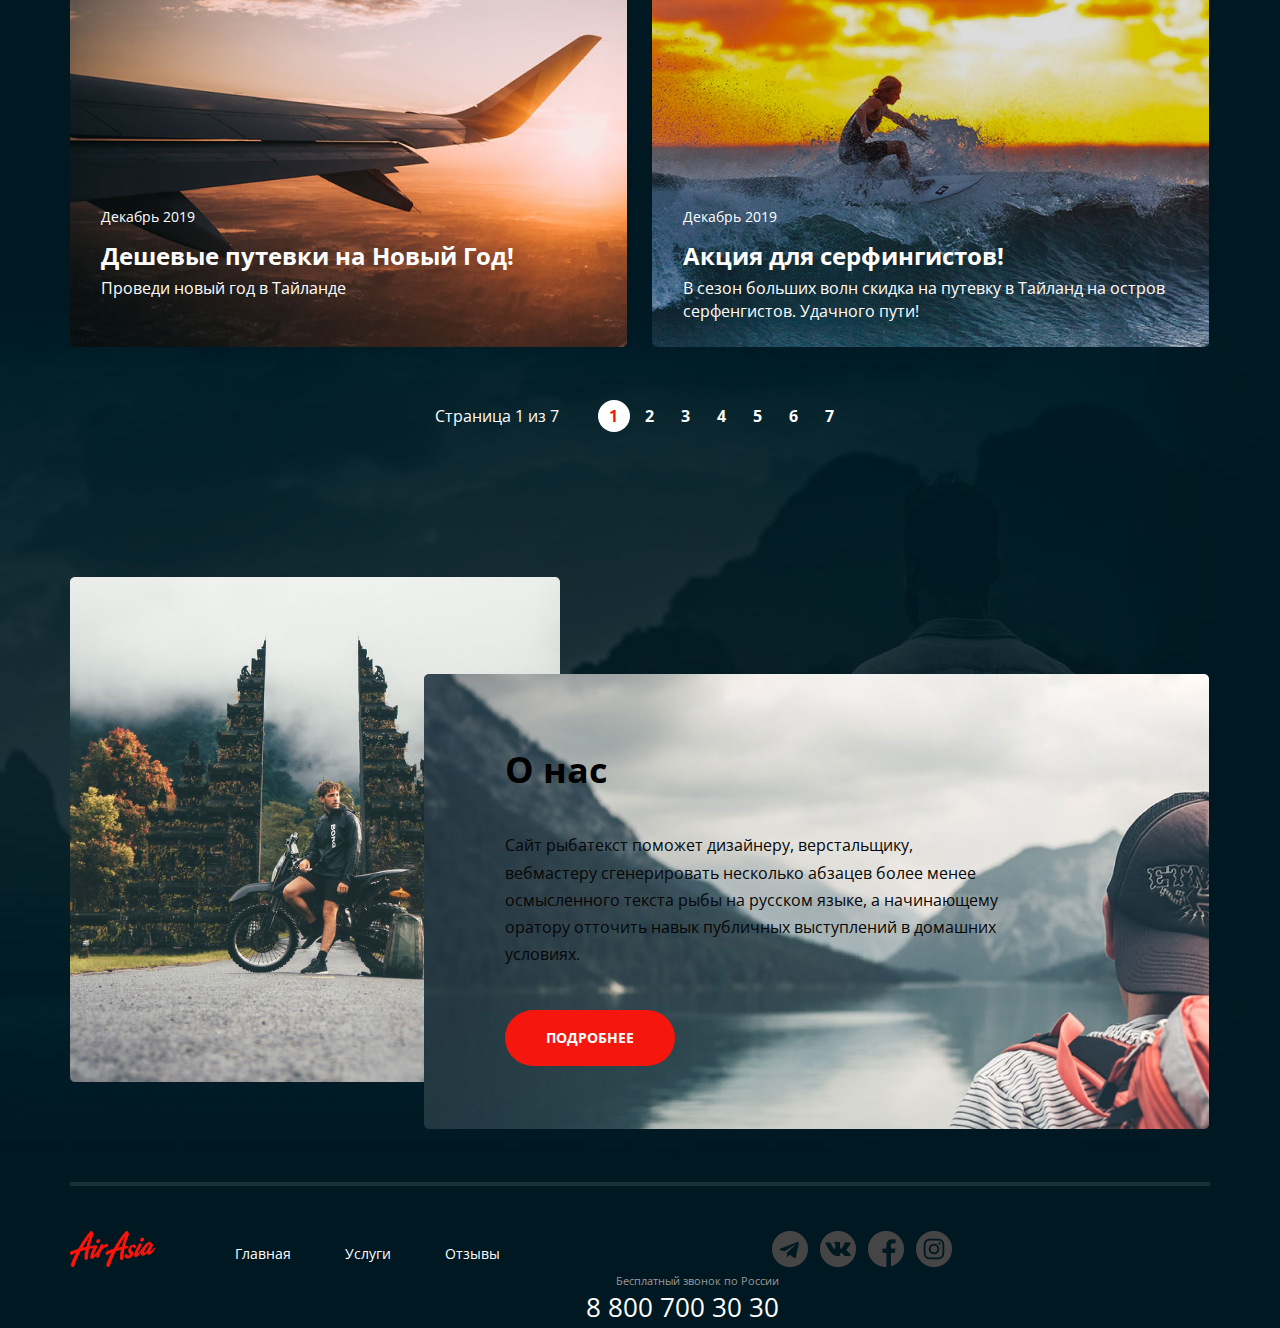
==== commit 230a7e31: "Update index.html" ====
--- a/index.html
+++ b/index.html
@@ -91,7 +91,7 @@
               </li>
               <li class="offers__item">
                 <div class="offers__header">
-                  <img src="/img/tours/ocean.png" alt="Индонезия" class="offers__img">
+                  <img src="./img/tours/ocean.png" alt="Индонезия" class="offers__img">
                 </div>
                 <div class="offers__content">
                   <h3 class="offers__title">Индонезия</h3>
@@ -220,4 +220,4 @@
     </footer>
   </div>
 </body>
-</html>+</html>
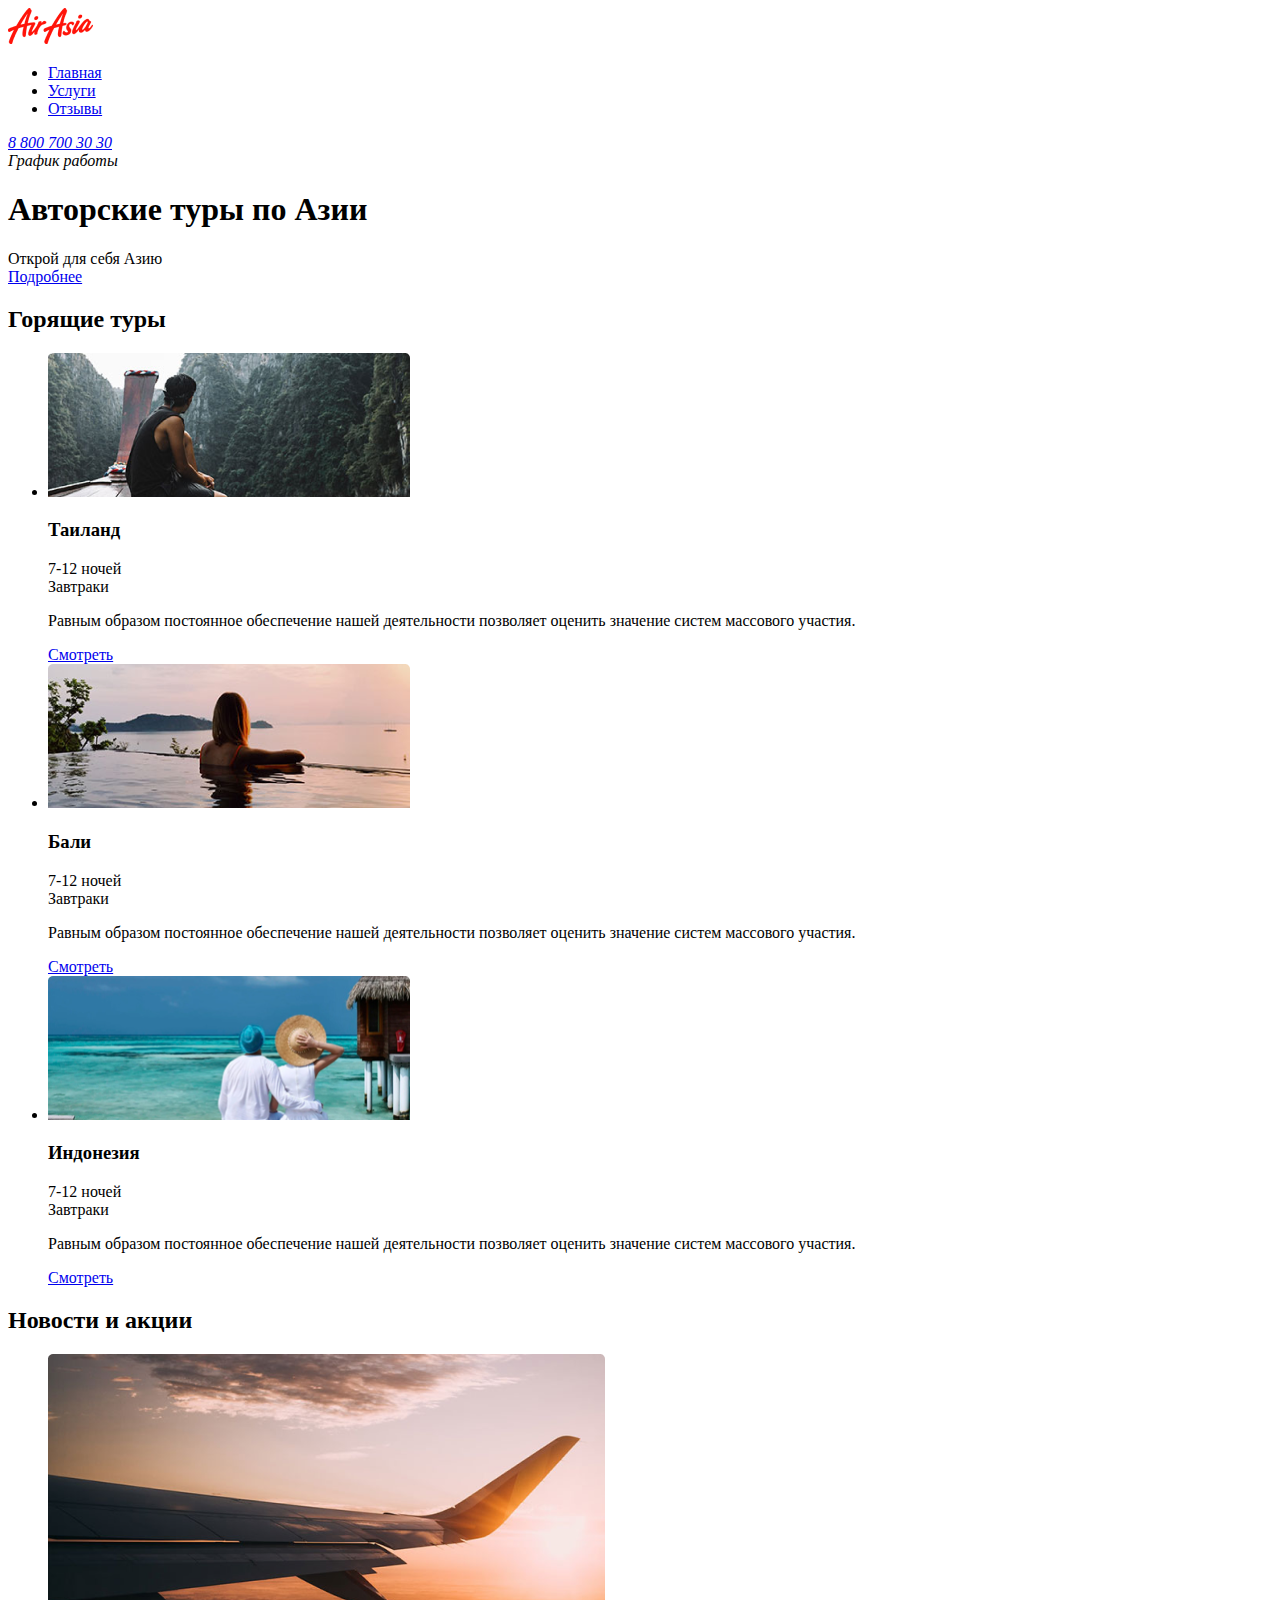
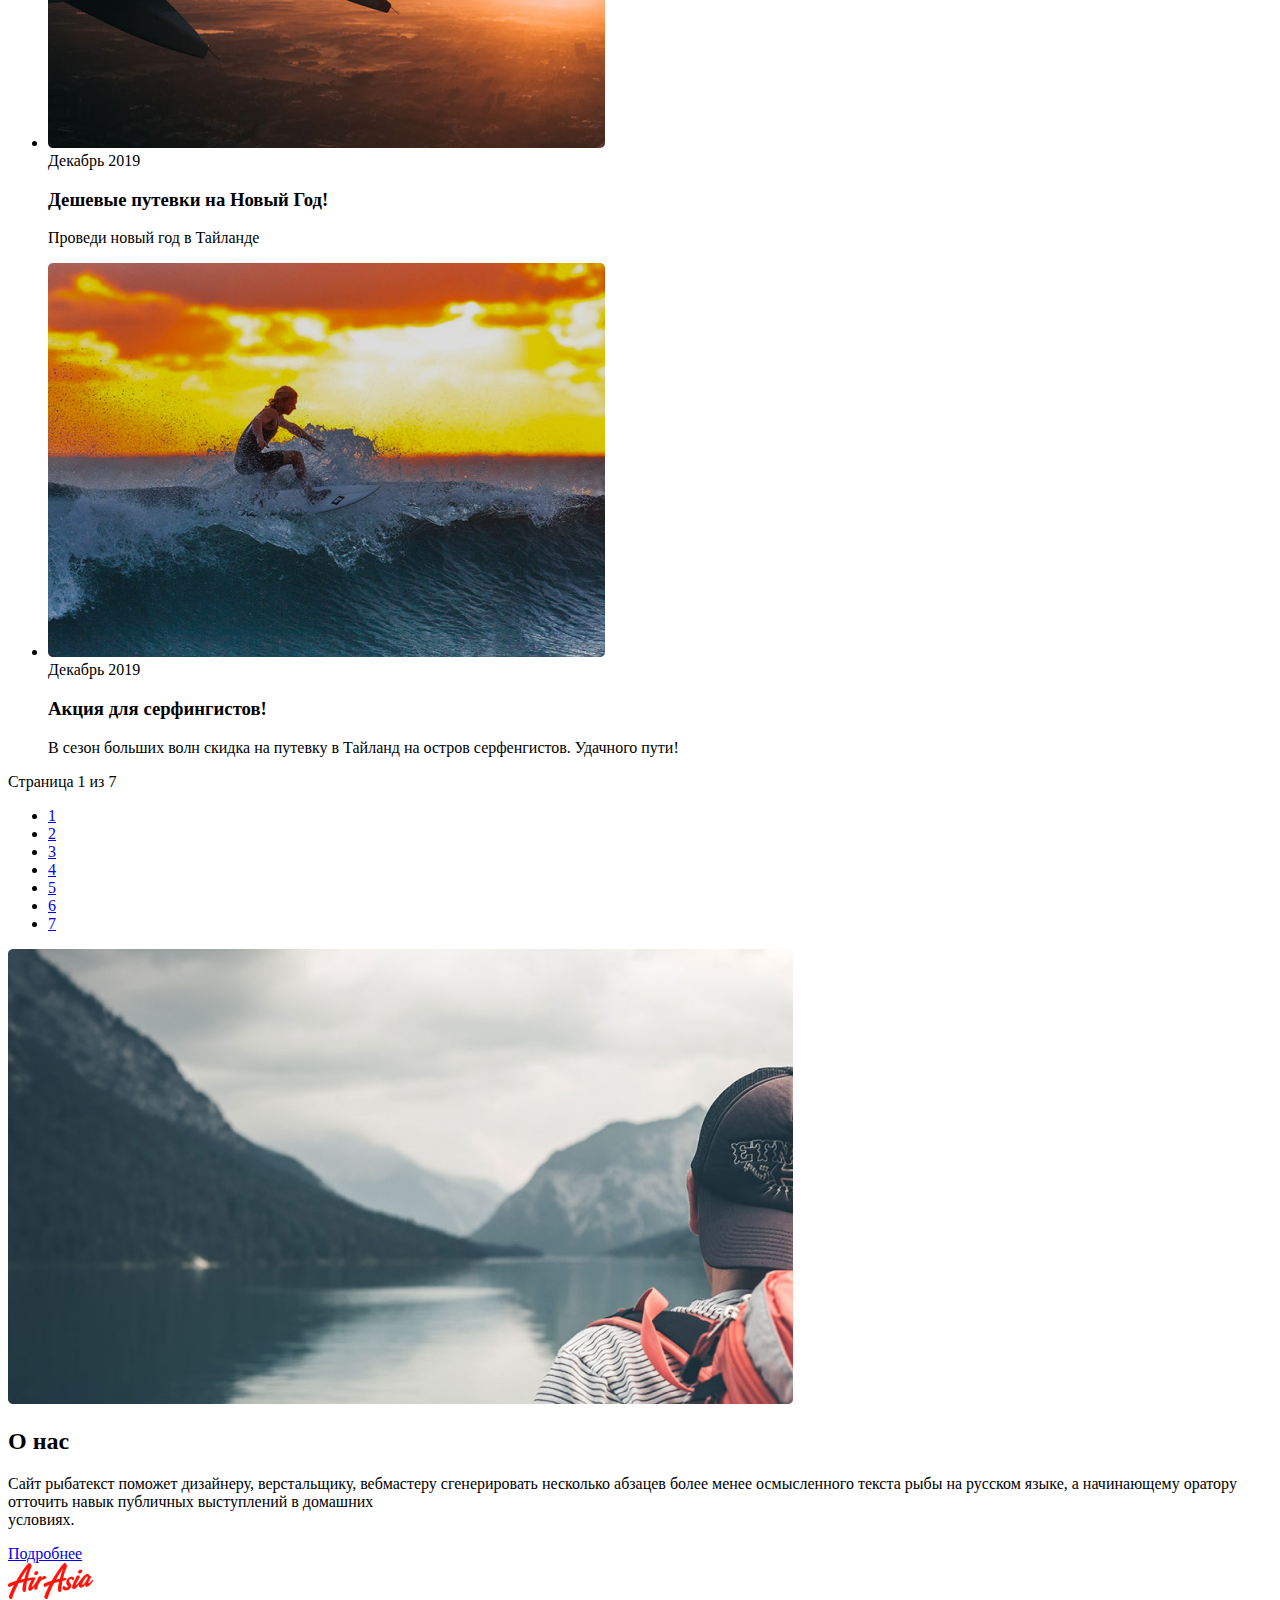
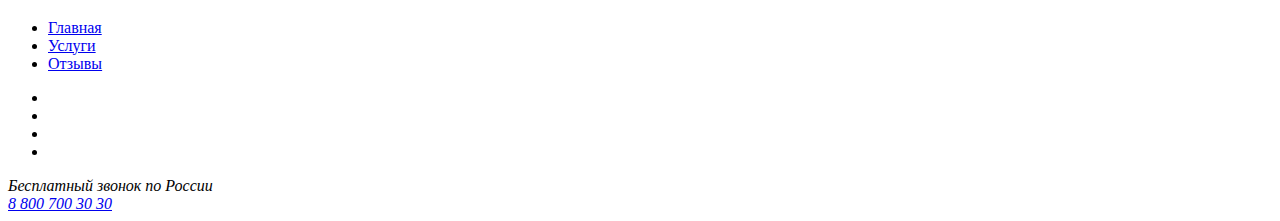
==== commit d1799868: "обновила главную страницу и стили" ====
--- a/index.html
+++ b/index.html
@@ -1,135 +1,140 @@
 <!DOCTYPE html>
 <html lang="ru">
+
 <head>
   <meta charset="UTF-8">
   <meta http-equiv="X-UA-Compatible" content="IE=edge">
-  <meta name="viewport" content="width=device-width, initial-scale=1.0">
+  <meta name="viewport" content="width=1200, initial-scale=1.0">
   <title>Авиакомпания Air Asia</title>
-  <link href="https://fonts.googleapis.com/css2?family=Open+Sans:ital,wght@0,400;0,700;1,400&display=swap" rel="stylesheet">
+  <link href="https://fonts.googleapis.com/css2?family=Open+Sans:ital,wght@0,400;0,700;1,400&display=swap"
+    rel="stylesheet">
   <link rel="stylesheet" href="./main.css">
+
+
 </head>
+
 <body>
   <div class="wrapper main-page-wrapper">
     <div class="wrapper__content">
-      <header class="header">
-        <div class="container header__container">
-          <a href="#" class="logo header__logo">
-            <img src="./img/logo.png" alt="Логотип авиакомпании" class="logo__img">
-          </a>
-          <nav class="menu header__menu">
-            <ul class="menu__list">
-              <li class="menu__item menu__item--active">
-                <a href="#" class="menu__link">Главная</a>
-              </li>
-              <li class="menu__item">
-                <a href="#" class="menu__link">Услуги</a>
-              </li>
-              <li class="menu__item">
-                <a href="#" class="menu__link">Отзывы</a>
-              </li>
-            </ul>
-          </nav>
-          <address class="contacts">
-            <a href="tel:+78007003030" class="contacts__phone">8 800 700 30 30</a>
-            <div class="contacts__info">График работы</div>
-          </address>
+      <section class="hero">
+        <div class="container hero__container">
+          <header class="header">
+            <div class="header__col">
+              <a href="#" class="logo header__logo">
+                <img src="./img/logo.png" alt="Логотип авиакомпании" class="logo__img">
+              </a>
+              <nav class="menu header__menu">
+                <ul class="menu__list">
+                  <li class="menu__item menu__item--active">
+                    <a href="#" class="menu__link">Главная</a>
+                  </li>
+                  <li class="menu__item">
+                    <a href="./services.html" class="menu__link">Услуги</a>
+                  </li>
+                  <li class="menu__item">
+                    <a href="#" class="menu__link">Отзывы</a>
+                  </li>
+                </ul>
+              </nav>
+            </div>
+            <div class="header__col header__col--position--right">
+              <address class="contacts">
+                <a href="tel:+78007003030" class="contacts__phone">8 800 700 30 30</a>
+                <div class="contacts__info">График работы</div>
+              </address>
+            </div>
+          </header>
+          <div class="hero__content">
+            <h1 class="hero__title">Авторские туры по Азии</h1>
+            <div class="hero__text">Открой для себя Азию</div>
+            <a href="#" class="button hero__button">Подробнее</a>
+          </div>
         </div>
-      </header>
+      </section>
       <main class="main-content">
-        <section class="hello">
-          <div class="container hello__container">
-            <div class="hello__content">
-              <h1 class="hello__title">Авторские туры по Азии</h1>
-              <div class="hello__text">Открой для себя Азию</div>
-              <a href="#" class="button hello__button">Подробнее</a>
-            </div>
-          </div>          
-        </section>
         <section class="offers">
           <div class="container offers__container">
             <h2 class="title title--fire">Горящие туры</h2>
             <ul class="offers__list">
-              <li class="offers__item">
-                <div class="offers__header">
-                  <img src="./img/tours/river.png" alt="Таиланд" class="offers__img">
-                </div>
-                <div class="offers__content">
-                  <h3 class="offers__title">Таиланд</h3>
-                  <div class="offers__conditions">
-                    <div class="offers__condition offers__condition--days">
-                      <img src="./img/tours/icons/calendar.png" alt="Календарь" class="offers__condition-icon">
-                      <div class="offers__condition-text">7-12 ночей</div>
-                    </div>
-                    <div class="offers__condition">
-                      <img src="./img/tours/icons/meal.png" alt="Завтрак" class="offers__condition-icon">
-                      <div class="offers__condition-text">Завтраки</div>
-                    </div>
-                    <p class="offers__description">Равным образом постоянное обеспечение нашей деятельности позволяет оценить значение систем массового участия.</p>
-                    <a href="#" class="button button--light">Смотреть</a>
-                  </div>
-                </div>
-              </li>
-              <li class="offers__item">
-                <div class="offers__header">
-                  <img src="./img/tours/pool.png" alt="Бали" class="offers__img">
-                </div>
-                <div class="offers__content">
-                  <h3 class="offers__title">Бали</h3>
-                  <div class="offers__conditions">
-                    <div class="offers__condition offers__condition--days">
-                      <img src="./img/tours/icons/calendar.png" alt="Календарь" class="offers__condition-icon">
-                      <div class="offers__condition-text">7-12 ночей</div>
-                    </div>
-                    <div class="offers__condition">
-                      <img src="./img/tours/icons/meal.png" alt="Завтрак" class="offers__condition-icon">
-                      <div class="offers__condition-text">Завтраки</div>
-                    </div>
-                    <p class="offers__description">Равным образом постоянное обеспечение нашей деятельности позволяет оценить значение систем массового участия.</p>
-                    <a href="./img/tours/icons/meal.png" class="button button--light">Смотреть</a>
-                  </div>
-                </div>
-              </li>
-              <li class="offers__item">
-                <div class="offers__header">
-                  <img src="./img/tours/ocean.png" alt="Индонезия" class="offers__img">
-                </div>
-                <div class="offers__content">
-                  <h3 class="offers__title">Индонезия</h3>
-                  <div class="offers__conditions">
-                    <div class="offers__condition offers__condition--days">
-                      <img src="./img/tours/icons/calendar.png" alt="Календарь" class="offers__condition-icon">
-                      <div class="offers__condition-text">7-12 ночей</div>
-                    </div>
-                    <div class="offers__condition">
-                      <img src="./img/tours/icons/meal.png" alt="Завтрак" class="offers__condition-icon">
-                      <div class="offers__condition-text">Завтраки</div>
-                    </div>
-                    <p class="offers__description">Равным образом постоянное обеспечение нашей деятельности позволяет оценить значение систем массового участия.</p>
-                    <a href="#" class="button button--light">Смотреть</a>
-                  </div>
+              <li class="offers__item offer">
+                <div class="offer__header">
+                  <img src="./img/tours/river.png" alt="Таиланд" class="offer__img">
+                </div>
+                <div class="offer__content">
+                  <h3 class="offer__title">Таиланд</h3>
+                  <div class="offer__conditions">
+                    <div class="offer__condition offer__condition--days">
+                      <div class="offer__condition-days">7-12 ночей</div>
+                    </div>
+                    <div class="offer__condition">
+                      <div class="offer__condition-meal">Завтраки</div>
+                    </div>
+                  </div>
+                  <p class="offer__description">Равным образом постоянное обеспечение нашей деятельности позволяет
+                    оценить значение систем массового участия.</p>
+                  <a href="#" class="button button--light">Смотреть</a>
+                </div>
+              </li>
+              <li class="offers__item offer">
+                <div class="offer__header">
+                  <img src="./img/tours/pool.png" alt="Бали" class="offer__img">
+                </div>
+                <div class="offer__content">
+                  <h3 class="offer__title">Бали</h3>
+                  <div class="offer__conditions">
+                    <div class="offer__condition offer__condition--days">
+                      <div class="offer__condition-days">7-12 ночей</div>
+                    </div>
+                    <div class="offer__condition">
+                      <div class="offer__condition-meal">Завтраки</div>
+                    </div>
+                  </div>
+                  <p class="offer__description">Равным образом постоянное обеспечение нашей деятельности позволяет
+                    оценить значение систем массового участия.</p>
+                  <a href="./img/tours/icons/meal.png" class="button button--light">Смотреть</a>
+                </div>
+              </li>
+              <li class="offers__item offer">
+                <div class="offer__header">
+                  <img src="./img/tours/ocean.png" alt="Индонезия" class="offer__img">
+                </div>
+                <div class="offer__content">
+                  <h3 class="offer__title">Индонезия</h3>
+                  <div class="offer__conditions">
+                    <div class="offer__condition offer__condition--days">
+                      <div class="offer__condition-days">7-12 ночей</div>
+                    </div>
+                    <div class="offer__condition">
+                      <div class="offer__condition-meal">Завтраки</div>
+                    </div>
+                  </div>
+                  <p class="offer__description">Равным образом постоянное обеспечение нашей деятельности позволяет
+                    оценить значение систем массового участия.</p>
+                  <a href="#" class="button button--light">Смотреть</a>
                 </div>
               </li>
             </ul>
-          </div> 
+          </div>
         </section>
         <section class="news">
           <div class="container news__container">
             <h2 class="title">Новости и акции</h2>
             <ul class="news__list">
-              <li class="news__item">
-                <img src="./img/news/plain.png" alt="самолет" class="news__img">
-                <div class="news__content">
-                  <div class="news__date">Декабрь 2019</div>
-                  <h3 class="news__title">Дешевые путевки на Новый Год!</h3>
-                  <p class="news__description">Проведи новый год в Тайланде</p>
-                </div>
-              </li>
-              <li class="news__item">
-                <img src="./img/news/surfer.png" alt="серфингист" class="news__img">
-                <div class="news__content">
-                  <div class="news__date">Декабрь 2019</div>
-                  <h3 class="news__title">Акция для серфингистов!</h3>
-                  <p class="news__description">В сезон больших волн скидка на путевку в Тайланд на остров серфенгистов. Удачного пути!</p>
+              <li class="news__item single-news">
+                <img src="./img/news/plain.png" alt="самолет" class="single-news__img">
+                <div class="single-news__content">
+                  <div class="single-news__date">Декабрь 2019</div>
+                  <h3 class="single-news__title">Дешевые путевки на Новый Год!</h3>
+                  <p class="single-news__description">Проведи новый год в Тайланде</p>
+                </div>
+              </li>
+              <li class="news__item single-news">
+                <img src="./img/news/surfer.png" alt="серфингист" class="single-news__img">
+                <div class="single-news__content">
+                  <div class="single-news__date">Декабрь 2019</div>
+                  <h3 class="single-news__title">Акция для серфингистов!</h3>
+                  <p class="single-news__description">В сезон больших волн скидка на путевку в Тайланд на остров серфенгистов.
+                    Удачного пути!</p>
                 </div>
               </li>
             </ul>
@@ -161,63 +166,76 @@
             </div>
           </div>
         </section>
-        <section class="about container">
-          <div class="about__content">
-              <h2 class="title title--dark">О нас</h2>
-              <div class="about__description">
-                 <p>Сайт рыбатекст поможет дизайнеру, верстальщику, вебмастеру сгенерировать несколько абзацев более менее осмысленного текста рыбы на русском языке, а начинающему оратору отточить навык публичных выступлений в домашних <br>условиях. </p>
+        <section class="about-container">
+          <div class="container">
+            <div class="about">
+              <div class="about__wrapper">
+                <img src="./img/about/mountains.png" alt="Горы" class="about__img">
+                <div class="about__content">
+                  <h2 class="title title--dark">О нас</h2>
+                  <div class="about__description">
+                    <p>Сайт рыбатекст поможет дизайнеру, верстальщику, вебмастеру сгенерировать несколько абзацев более менее
+                      осмысленного текста рыбы на русском языке, а начинающему оратору отточить навык публичных выступлений в
+                      домашних <br>условиях. </p>
+                      <a href="#" class="button about__button">Подробнее</a>
+                  </div>
+                </div>
               </div>
-              <a href="#" class="button about__button">Подробнее</a>
+            </div>
           </div>
         </section>
       </main>
     </div>
-    <footer class="footer container">
-          <div class="footer__content">
-            <a href="#" class="logo">
-              <img src="./img/logo.png" alt="Логотип авиакомпании" class="logo__img">
-            </a>
-            <nav class="menu">
-              <ul class="menu__list">
-                <li class="menu__item">
-                  <a href="#" class="menu__link">Главная</a>
-                </li>
-                <li class="menu__item">
-                  <a href="#" class="menu__link">Услуги</a>
-                </li>
-                <li class="menu__item">
-                  <a href="#" class="menu__link">Отзывы</a>
-                </li>
-              </ul>
-            </nav>
-            <ul class="socials">
-              <li class="socials__item">
-                <a href="#" class="socials__link">
-                  <img src="./img/socials/telegram.png" alt="telegram-icon" class="socials__img">
-                </a>
-              </li>
-              <li class="socials__item">
-                <a href="#" class="socials__link">
-                  <img src="./img/socials/vk.png" alt="vk-icon" class="socials__img">
-                </a>
-              </li>   
-              <li class="socials__item">
-                <a href="#" class="socials__link">
-                  <img src="./img/socials/fb.png" alt="fb-icon" class="socials__img">
-                </a>
-              </li>   
-              <li class="socials__item">
-                <a href="#" class="socials__link">
-                  <img src="./img/socials/insta.png" alt="insta-icon" class="socials__img">
-                </a>
-              </li>                 
+  </div>
+  <footer class="footer-container">
+    <div class="container footer-container__section">
+      <div class="footer footer-container__content">
+        <div class="footer__col">
+          <a href="#" class="logo">
+            <img src="./img/logo.png" alt="Логотип авиакомпании" class="logo__img">
+          </a>
+          <nav class="menu">
+            <ul class="menu__list">
+              <li class="menu__item">
+                <a href="#" class="menu__link">Главная</a>
+              </li>
+              <li class="menu__item">
+                <a href="./services.html" class="menu__link">Услуги</a>
+              </li>
+              <li class="menu__item">
+                <a href="#" class="menu__link">Отзывы</a>
+              </li>
             </ul>
-            <address class="contacts">
-              <div class="contacts__info footer__info">Бесплатный звонок по России</div>
-              <a href="tel:+78007003030" class="contacts__phone">8 800 700 30 30</a>
-            </address>
-          </div>
-    </footer>
+          </nav>
+        </div>
+        <div class="footer__col footer__col--position--right">
+          <ul class="socials">
+            <li class="socials__item socials__item--telegram--icon">
+              <a href="#" class="socials__link">
+              </a>
+            </li>
+            <li class="socials__item socials__item--vk--icon">
+              <a href="#" class="socials__link">
+              </a>
+            </li>
+            <li class="socials__item socials__item--fb--icon">
+              <a href="#" class="socials__link">
+              </a>
+            </li>
+            <li class="socials__item socials__item--insta--icon">
+              <a href="#" class="socials__link">
+              </a>
+            </li>
+          </ul>
+          <address class="contacts">
+            <div class="contacts__info footer__info">Бесплатный звонок по России</div>
+            <a href="tel:+78007003030" class="contacts__phone">8 800 700 30 30</a>
+          </address>
+        </div>
+      </div>
+    </div>
+  </footer>
   </div>
 </body>
-</html>
+
+</html>--- a/main.css
+++ b/main.css
@@ -1,403 +1,22 @@
-body {
-  color: #fff;
-  font-family: 'Open Sans', Helvetica, sans-serif;
-  font-size: 16px;
-  line-height: 1.42;
-  -webkit-font-smoothing: antialiased;
-  -moz-osx-font-smoothing: grayscale;
-  margin: 0;
-  background: #001821;
-}
-
-* {
-  box-sizing: border-box;
-}
-
-.main-page-wrapper {
-  background: url("./img/background.png") center top no-repeat, url("./img/background-two.png") right bottom 150px no-repeat;
-}
-
-h1, h2, h3 {
-  margin: 0;
-}
-
-ul {
-  margin: 0;
-  padding: 0;
-}
-
-ul li {
-  list-style: none;
-}
-
-a {
-  color: inherit;
-}
-
-.container {
-  max-width: 1140px;
-  margin: 0 auto;
-}
-
-.header {
-  height: 150px;
-  padding-top: 26px;
-  margin-bottom: 49px;
-}
-
-.menu {
-  display: inline-block;
-  vertical-align: middle;
-}
-
-.logo {
-  vertical-align: middle;
-  margin-right: 76px;
-  text-decoration: none;
-  display: inline-block;
-}
-
-.menu__item {
-  display: inline-block;
-  vertical-align: middle;
-  margin-right: 50px;  
-}
-
-.menu__item:last-child {
-margin-right: 0;
-}
-
-.menu__item--active .menu__link {
-  color: #DA0100;
-}
-
-.menu__link {
-  font-size: 14px;
-  text-decoration: none;
-}
-.menu__link:hover {
-  color: #DA0100;
-}
-
-.contacts {
-font-style: normal;
-vertical-align: middle;
-text-align: right;
-display: inline-block;
-margin-left: 516px;
-}
-
-.contacts__phone {
-  font-size: 26px;
-  text-decoration: none;
-  margin-bottom: -5px; 
-  display: inline-block;
-}
-
-.contacts__info {
-  font-size: 13px;
-  text-decoration: underline;
-}
-
-.contacts__info:hover {
-  /* color: #fff; не уверена */
-}
-
-.hello__content {
-  max-width: 520px;
-  margin-bottom: 246px;
-}
-
-.hello__title {
-  font-size: 72px;
-  font-weight: bold;
-  line-height: 1.34;
-  margin-bottom: 28px;
-}
-
-.hello__text {
-  font-size: 18px;
-  margin-bottom: 30px;
-}
-
-.button {
-  text-decoration: none;
-  background: #F5170E;
-  border-radius: 30px;
-  padding: 18px 41px;
-  font-size: 14px;
-  font-weight: bold;
-  text-transform: uppercase;
-  display: inline-block;
-}
-
-.button:hover {
-  background: #DA0100;
-  /* filter: drop-shadow (0 4px 4px rgba(0, 0, 0, 0.25));   */
-}
-
-.offers {
-  margin-bottom: 124px;
-}
-
-.title {
-  font-size: 36px;
-  font-weight: bold;
-  margin-bottom: 51px;
-}
-
-.title--fire:after {
-    content:url("./img/tours/icons/flame.png");
-    margin-left: 12px;
-    vertical-align: middle;
-    /* background-size: contain;
-    background-repeat: no-repeat; */
-}
-
-.offers__item {
-   background: #fff;
-  border-radius: 4px;
-  display: inline-block;
-  margin-right: 23px;
-  width: 361px;
-}
-
-.offers__item:last-child {
-  margin-right: 0;
-}
-
-.offers__header {
-  min-height: 144px;
-}
-
-.offers__img {
-  display: block;
-}
-
-.offers__content {
-  padding: 26px 23px;
-}
-
-.offers__title {
-  font-size: 24px;
-  color: #000;
-  font-weight: bold;
-  margin-bottom: 20px;
-}
-
-
-.offers__condition {
-  display: inline-block;
-  vertical-align: top;
-  color: #666;
-  margin-bottom: 10px;
-}
-
-.offers__condition--days {
-margin-right: 28px;
-}
-
-.offers__condition-icon {
-  display: inline-block;
-  vertical-align: middle;
-}
-
-.offers__condition-text {
-  display: inline-block;
-  padding-left: 10px;
-  vertical-align: middle;
-}
-
-
-.offers__description {
-  color: #303030;
-  font-size: 14px;
-  line-height: 1.5;
-  margin-bottom: 23px;
-}
-
-.button--light {
-  background: #fff;
-  color: #F5170E;
-  border: 1px solid #F5170E;
-  padding-left: 30px;
-  padding-right: 30px;
-}
-
-.button--light:hover {
-  color:#fff;
-  background: #F5170E;
-}
-
-.news {
-  margin-bottom: 145px;
-}
-
-.news__list {
-  margin-bottom: 53px;
-}
-
-.news__item {
-  width: 557px;
-  display: inline-block;
-  vertical-align: top;
-  position: relative;
-  border-radius: 4px;
-  /* overflow: hidden; не понимаю */
-  margin-right: 21px;
-}
-
-.news__item:last-child {
-  margin-right: 0;
-}
-
-.news__img {
-  display: block;
-  width: 100%;
-  height: 100%;
-  object-fit: cover;
-}
-
-.news__content {
-  position: absolute;
-  left: 0;
-  right: 0;
-  bottom: 0;
-  padding: 25px 31px;
-  min-height: 165px;
-}
-
-.news__description {
-  margin: 0;
-}
-
-.news__date {
-  font-size: 14px;
-  margin-bottom: 12px;
-}
-
-.news__title {
-  font-size: 24px;
-  font-weight: bold;
-  margin-bottom: 4px;
-}
-
-.paginator {
-  text-align: center;
-}
-
-.paginator__list {
-display: inline-block;
-vertical-align: middle;
-}
-
-.paginator__display {
-  display: inline-block;
-  vertical-align: middle;
-  margin-right: 35px;
-}
-
-.paginator__item {
-  display: inline-block;
-  vertical-align: middle;
-}
-
-.paginator__item:hover .paginator__link {
-  background: #fff;
-  color: #F5170E;
-}
-
-.paginator__item--active .paginator__link {
-background: #fff;
-color: #F5170E;
-}
-
-.paginator__link {
-  display: block;
-  width: 32px;
-  height: 32px;
-  border-radius: 50%;
-  font-weight: bold;
-  text-decoration: none;
-  line-height: 32px;
-} 
-
-.about:before {
-  content: "";
-  display: inline-block;
-  vertical-align: top;
-  width: 490px;
-  height: 505px;
-  background: url("./img/about/gates.png") center center / cover no-repeat;
-}
-
-.about {
-  margin-bottom: 53px;
-}
-
-.about__content {
-  background: url("./img/about/mountains.png") center center / cover no-repeat;
-  display: inline-block;
-  vertical-align: top;
-  width: 785px;
-  min-height: 455px;
-  padding: 70px 202px 0 81px;
-  margin-left: -140px;
-  margin-top: 97px;
-}
-
-.title--dark {
-  color: #000;
-  margin-bottom: 37px;
-}
-
-.about__description {
-  margin-bottom: 42px;
-  line-height: 1.7;
-}
-
-.about__description p {
-  color: #060606;
-  margin-bottom: 20px;
-}
-
-.about__description p:last-child {
-  margin-bottom: 0;
-}
-
-.footer__content {
-  padding-top: 45px;
-  padding-bottom: 57px;
-  height: 146px;
-  position: relative;
-  border-top: 4px solid rgb(255 255 255 / 10%);
-}
-
-.socials {
-  position: absolute;
-  bottom: 61px;
-  right: 258px;
-}
-
-.socials__item {
-  display: inline-block;
-  vertical-align: middle;
-  margin-right: 8px;
-}
-
-.socials__item:last-child {
-  margin-right: 0;
-}
-
-.socials__link {
-  display: block;
-  text-decoration: none;
-  width: 36px;
-  height: 36px;
-}
-
-.footer__info {
-  text-decoration: none;
-  color: #9A9A9A;
-  font-size: 11px;
-}+@import url('./css/layout/normalize.css');
+@import url('./css/layout/base.css');
+@import url('./css/blocks/hero.css');
+@import url('./css/blocks/header.css');
+@import url('./css/blocks/logo.css');
+@import url('./css/blocks/menu.css');
+@import url('./css/blocks/contacts.css');
+@import url('./css/blocks/button.css');
+@import url('./css/blocks/offers.css');
+@import url('./css/blocks/title.css');
+@import url('./css/blocks/news.css');
+@import url('./css/blocks/paginator.css');
+@import url('./css/blocks/about.css');
+@import url('./css/blocks/footer.css');
+@import url('./css/blocks/socials.css');
+@import url('/css/blocks/breadcrumbs.css');
+@import url('./css/blocks/top-line.css');
+@import url('./css/blocks/services.css');
+@import url('./css/blocks/partners.css');
+@import url('./css/blocks/inner-footer.css');
+@import url('./css/blocks/inner-section.css');
+@import url('./css/blocks/page-title.css');
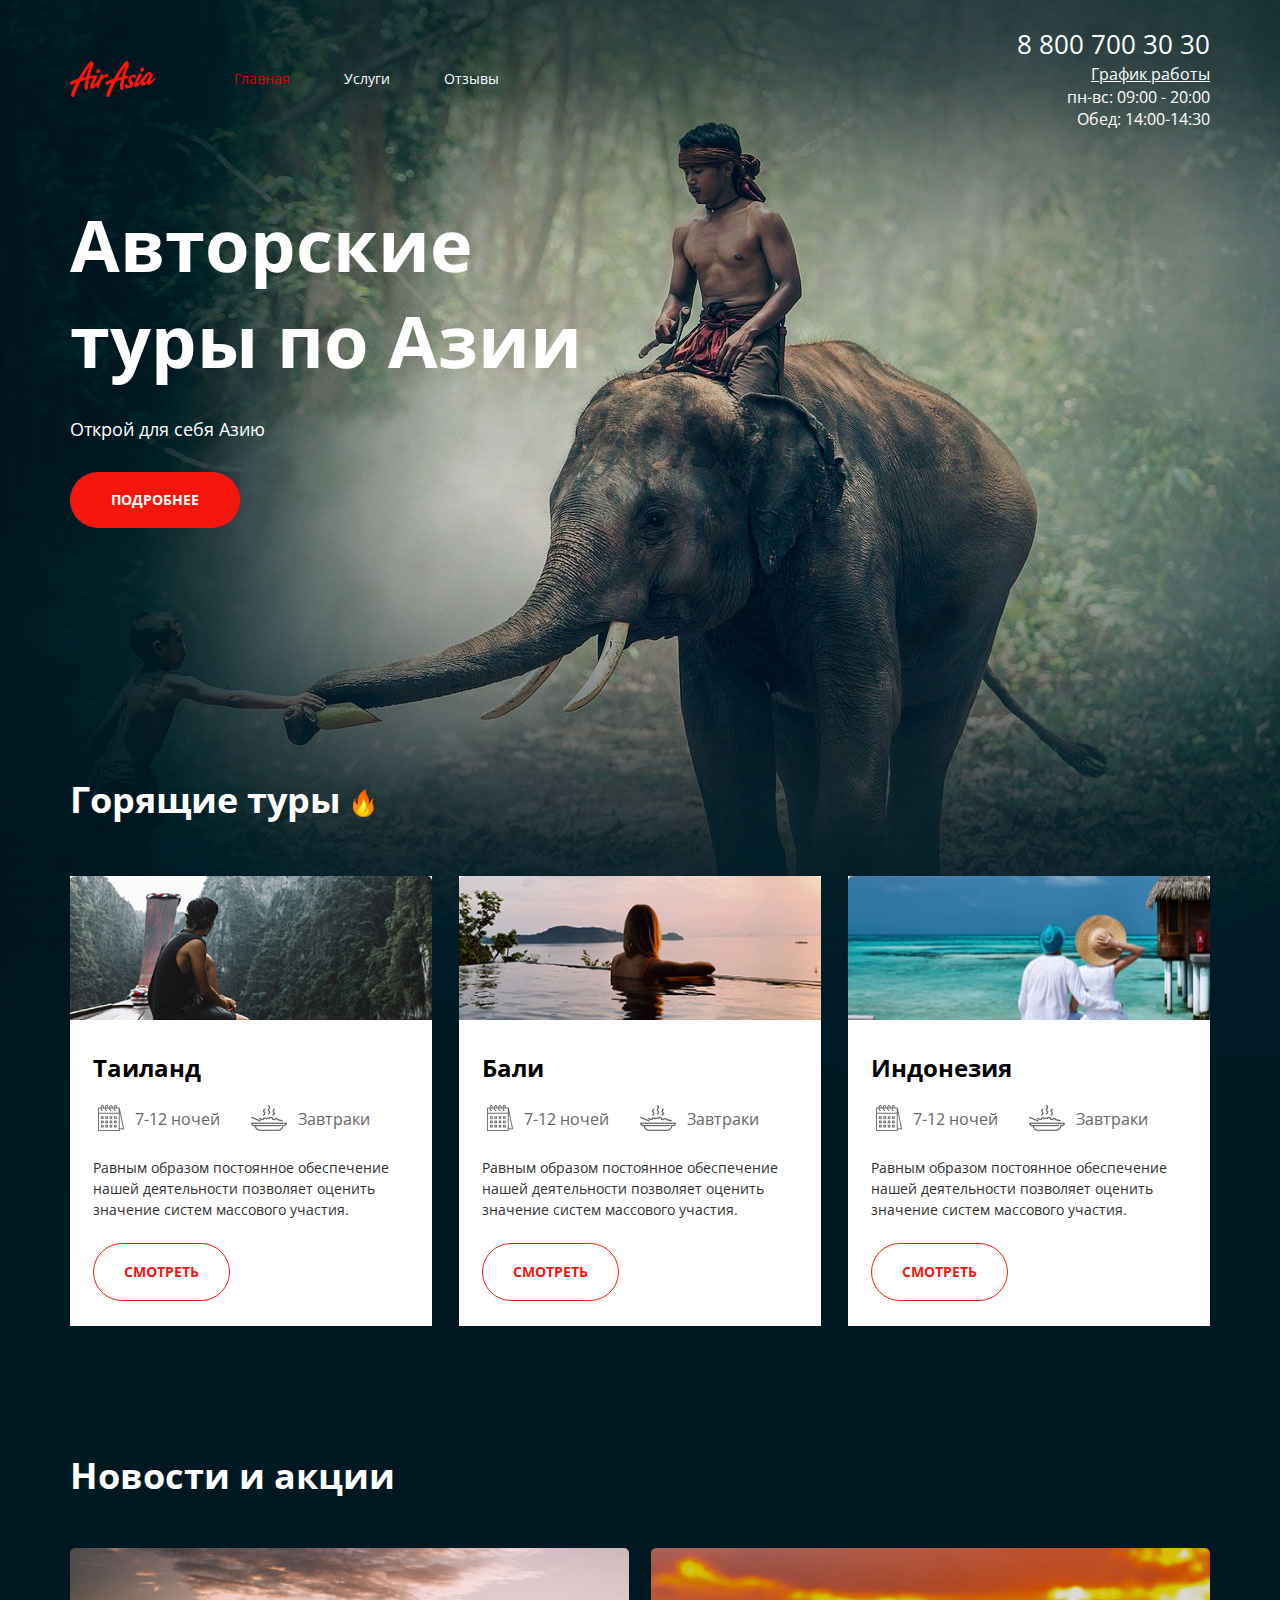
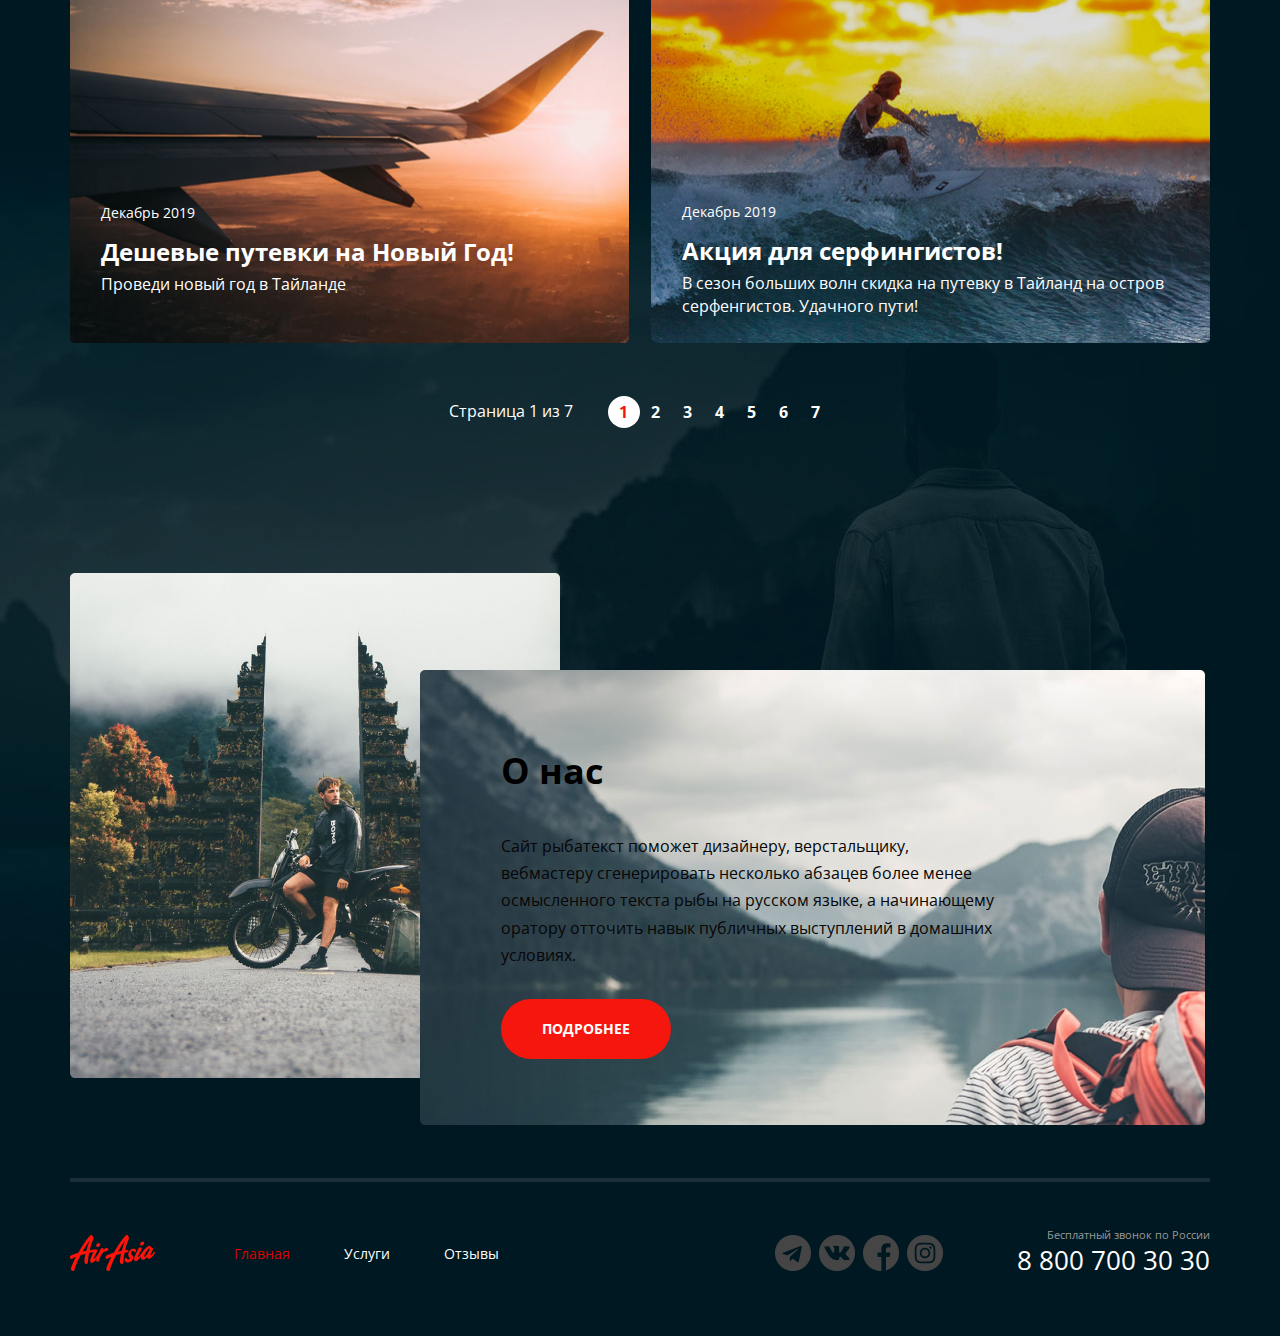
==== commit 292bd2a4: "обновила главную страницу" ====
--- a/index.html
+++ b/index.html
@@ -6,7 +6,7 @@
   <meta http-equiv="X-UA-Compatible" content="IE=edge">
   <meta name="viewport" content="width=1200, initial-scale=1.0">
   <title>Авиакомпания Air Asia</title>
-  <link href="https://fonts.googleapis.com/css2?family=Open+Sans:ital,wght@0,400;0,700;1,400&display=swap"
+  <link href="https://fonts.googleapis.com/css2?family=Open+Sans:ital,wght@0,400;0,600;0,700;1,400&display=swap"
     rel="stylesheet">
   <link rel="stylesheet" href="./main.css">
 
@@ -20,19 +20,19 @@
         <div class="container hero__container">
           <header class="header">
             <div class="header__col">
-              <a href="#" class="logo header__logo">
+              <a href="./index.html" class="logo header__logo">
                 <img src="./img/logo.png" alt="Логотип авиакомпании" class="logo__img">
               </a>
               <nav class="menu header__menu">
                 <ul class="menu__list">
                   <li class="menu__item menu__item--active">
-                    <a href="#" class="menu__link">Главная</a>
+                    <a href="./index.html" class="menu__link">Главная</a>
                   </li>
                   <li class="menu__item">
                     <a href="./services.html" class="menu__link">Услуги</a>
                   </li>
                   <li class="menu__item">
-                    <a href="#" class="menu__link">Отзывы</a>
+                    <a href="./reviews.html" class="menu__link">Отзывы</a>
                   </li>
                 </ul>
               </nav>
@@ -40,7 +40,15 @@
             <div class="header__col header__col--position--right">
               <address class="contacts">
                 <a href="tel:+78007003030" class="contacts__phone">8 800 700 30 30</a>
-                <div class="contacts__info">График работы</div>
+                <div class="contacts__schedule">
+                  <a href="#" class="contacts__link">График работы</a>
+                  <div class="contacts__drop">
+                    <ul class="contacts__list">
+                      <li class="contacts__item contacts__item--days">пн-вс: 09:00 - 20:00</li>
+                      <li class="contacts__item contacts__item--dinner">Обед: 14:00-14:30</li>
+                    </ul>
+                  </div>
+                </div>
               </address>
             </div>
           </header>
@@ -63,7 +71,7 @@
                 <div class="offer__content">
                   <h3 class="offer__title">Таиланд</h3>
                   <div class="offer__conditions">
-                    <div class="offer__condition offer__condition--days">
+                    <div class="offer__condition">
                       <div class="offer__condition-days">7-12 ночей</div>
                     </div>
                     <div class="offer__condition">
@@ -82,7 +90,7 @@
                 <div class="offer__content">
                   <h3 class="offer__title">Бали</h3>
                   <div class="offer__conditions">
-                    <div class="offer__condition offer__condition--days">
+                    <div class="offer__condition">
                       <div class="offer__condition-days">7-12 ночей</div>
                     </div>
                     <div class="offer__condition">
@@ -101,7 +109,7 @@
                 <div class="offer__content">
                   <h3 class="offer__title">Индонезия</h3>
                   <div class="offer__conditions">
-                    <div class="offer__condition offer__condition--days">
+                    <div class="offer__condition">
                       <div class="offer__condition-days">7-12 ночей</div>
                     </div>
                     <div class="offer__condition">
@@ -191,19 +199,19 @@
     <div class="container footer-container__section">
       <div class="footer footer-container__content">
         <div class="footer__col">
-          <a href="#" class="logo">
+          <a href="./index.html" class="logo">
             <img src="./img/logo.png" alt="Логотип авиакомпании" class="logo__img">
           </a>
           <nav class="menu">
             <ul class="menu__list">
-              <li class="menu__item">
-                <a href="#" class="menu__link">Главная</a>
+              <li class="menu__item menu__item--active">
+                <a href="./index.html" class="menu__link">Главная</a>
               </li>
               <li class="menu__item">
                 <a href="./services.html" class="menu__link">Услуги</a>
               </li>
               <li class="menu__item">
-                <a href="#" class="menu__link">Отзывы</a>
+                <a href="./reviews.html" class="menu__link">Отзывы</a>
               </li>
             </ul>
           </nav>
--- a/main.css
+++ b/main.css
@@ -13,10 +13,26 @@
 @import url('./css/blocks/about.css');
 @import url('./css/blocks/footer.css');
 @import url('./css/blocks/socials.css');
-@import url('/css/blocks/breadcrumbs.css');
+@import url('./css/blocks/breadcrumbs.css');
 @import url('./css/blocks/top-line.css');
 @import url('./css/blocks/services.css');
 @import url('./css/blocks/partners.css');
 @import url('./css/blocks/inner-footer.css');
 @import url('./css/blocks/inner-section.css');
 @import url('./css/blocks/page-title.css');
+@import url('./css/blocks/form.css');
+@import url('./css/blocks/controls.css');
+@import url('./css/blocks/welcome.css');
+@import url('./css/blocks/reviews.css');
+@import url('./css/blocks/review.css');
+@import url('./css/blocks/avatar.css');
+@import url('./css/blocks/tag.css');
+@import url('./css/blocks/separator.css');
+@import url('./css/blocks/feedback-section.css');
+
+
+
+
+
+
+
